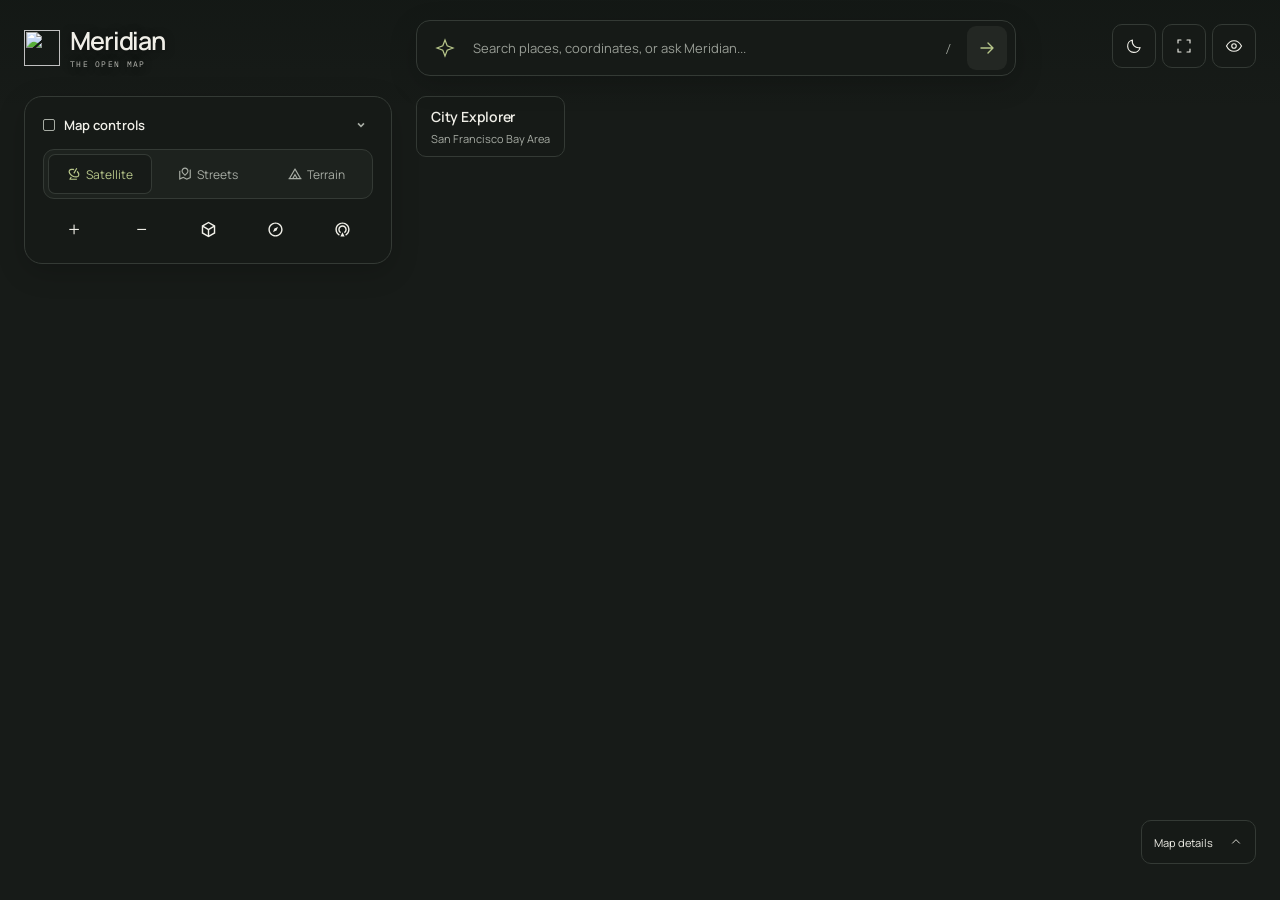
==== UI/index.html @ f83a8df4 "Refactor agent tools and server error handling; retire obsolete tools - Introduced RETIRED_TOOL_NAME" ====
<!doctype html>
<html lang="en" data-theme="dark" data-workspace-view="explore" data-has-route="false">
  <head>
    <meta charset="UTF-8">
    <meta name="viewport" content="width=device-width, initial-scale=1.0, viewport-fit=cover">
    <meta name="theme-color" content="#171B18">
    <meta name="description" content="Meridian: a geographic instrument for exploring places, planning routes, and understanding the landscape.">
    <title>Meridian / The Open Map</title>
    <link rel="stylesheet" href="https://unpkg.com/maplibre-gl@5.24.0/dist/maplibre-gl.css">
    <link rel="preconnect" href="https://fonts.googleapis.com">
    <link rel="preconnect" href="https://fonts.gstatic.com" crossorigin>
    <link href="https://fonts.googleapis.com/css2?family=IBM+Plex+Mono:wght@400;500&family=Manrope:wght@300;400;500;600;700&display=swap" rel="stylesheet">
    <link rel="stylesheet" href="./styles.css?v=20261014-remove-studio-1">
    <script defer src="https://unpkg.com/maplibre-gl@5.24.0/dist/maplibre-gl.js"></script>
    <script defer src="https://unpkg.com/maplibre-contour@0.0.5/dist/index.min.js"></script>
    <script type="module" src="./app.js?v=20261014-remove-studio-1"></script>
  </head>
  <body>
    <main class="app-shell">
      <header class="floating-toolbar">
        <span class="brand" role="img" aria-label="Meridian, the open map">
          <img class="brand-mark" src="./assets/logo.png" alt="" width="36" height="36">
          <span class="brand-wordmark"><span class="brand-name">Meridian</span><span class="brand-tagline">The Open Map</span></span>
        </span>
      </header>
      <div class="app-actions" role="group" aria-label="Appearance and display">
        <button id="theme-toggle" class="icon-button" type="button" aria-label="Toggle light and dark theme" aria-pressed="false" title="Toggle theme"><svg viewBox="0 0 24 24" fill="none" aria-hidden="true"><path d="M20 14.1A8.4 8.4 0 0 1 9.9 4a8.4 8.4 0 1 0 10.2 10.1Z" stroke="currentColor" stroke-width="1.5" stroke-linejoin="round"/></svg></button>
        <button id="fullscreen-toggle" class="icon-button" type="button" aria-label="Toggle fullscreen" aria-pressed="false" title="Fullscreen"><svg viewBox="0 0 24 24" fill="none" aria-hidden="true"><path d="M8 4H4v4m12-4h4v4M4 16v4h4m12-4v4h-4" stroke="currentColor" stroke-width="1.5" stroke-linecap="round"/></svg></button>
        <button id="view-mode-toggle" class="icon-button" type="button" aria-label="Enter view mode" aria-pressed="false" title="View mode: hide controls"><svg viewBox="0 0 24 24" fill="none" aria-hidden="true"><path d="M2 12s3.5-7 10-7 10 7 10 7-3.5 7-10 7S2 12 2 12Z" stroke="currentColor" stroke-width="1.5"/><circle cx="12" cy="12" r="3" stroke="currentColor" stroke-width="1.5"/><path class="view-mode-slash" d="m4 4 16 16" stroke="currentColor" stroke-width="1.5" stroke-linecap="round"/></svg></button>
      </div>

      <section class="floating-search search-panel" aria-label="Search and map instructions">
        <form id="search-form" class="search-form">
          <button id="search-command-toggle" class="search-command-toggle" type="button" aria-label="Ask Meridian instead of searching for a place" aria-pressed="false" title="Ask Meridian"><svg viewBox="0 0 20 20" fill="none" aria-hidden="true"><path d="m10 2 2.2 5.8L18 10l-5.8 2.2L10 18l-2.2-5.8L2 10l5.8-2.2L10 2Z" stroke="currentColor" stroke-width="1.2"/></svg></button>
          <input id="search-input" maxlength="2000" placeholder="Search places, coordinates, or ask Meridian..." aria-label="Search places, latitude and longitude, or ask Meridian" role="combobox" aria-autocomplete="list" aria-expanded="false" aria-controls="suggestions" aria-describedby="search-status search-help" autocomplete="off">
          <kbd class="search-shortcut" aria-hidden="true">/</kbd>
          <span id="search-loader" class="mini-loader is-hidden" aria-label="Working"></span>
          <button id="search-submit" type="submit" aria-label="Search map" title="Search map"><svg viewBox="0 0 20 20" fill="none" aria-hidden="true"><path d="M4 10h12m-5-5 5 5-5 5" stroke="currentColor" stroke-width="1.4" stroke-linecap="round" stroke-linejoin="round"/></svg></button>
          <button id="agent-cancel" class="agent-cancel is-hidden" type="button" aria-label="Stop map instruction">Stop</button>
        </form>
        <p id="search-help" class="sr-only">Enter a place, latitude and longitude, or an instruction. Use the arrow keys to select a suggestion. Press Escape to dismiss.</p>
        <p id="search-status" class="search-status is-hidden" role="status"></p>
        <div id="suggestions" class="suggestions is-hidden" role="listbox"></div>
        <div id="search-discovery" class="search-discovery" hidden>
          <div class="discovery-heading"><span>Ask Meridian</span><span>One map. Any starting point.</span></div>
          <button type="button" data-search-example="Find parks near Golden Gate Bridge"><span>Find parks near Golden Gate Bridge</span><small>Discover places</small></button>
          <button type="button" data-search-example="San Francisco to Oakland"><span>San Francisco to Oakland</span><small>Plan a driving route</small></button>
          <button type="button" data-search-example="Show terrain"><span>Show terrain</span><small>Understand the landscape</small></button>
          <button type="button" data-search-example="37.7749, -122.4194"><span class="mono">37.7749, -122.4194</span><small>Latitude, longitude</small></button>
        </div>
        <section id="agent-panel" class="agent-panel" aria-label="Meridian map result" hidden>
          <div class="assistant-heading"><span>Meridian</span><button id="agent-dismiss-result" type="button" aria-label="Dismiss map result">&#215;</button></div>
          <p id="agent-feedback" class="agent-feedback" role="status"></p>
          <p id="agent-result-summary" class="agent-result-summary" hidden></p>
          <section id="agent-sources" class="agent-sources" aria-label="Researched sources" hidden></section>
          <details id="agent-result-details" class="agent-result-details" hidden>
            <summary>Result details</summary>
            <div id="agent-response" class="agent-response" role="region" aria-label="Meridian result details" aria-live="polite" tabindex="0" hidden></div>
          </details>
          <section id="agent-question" class="agent-question is-hidden" aria-label="Map instruction clarification" tabindex="-1">
            <strong id="agent-question-text"></strong>
            <div id="agent-question-choices" class="agent-question-choices"></div>
            <button id="agent-dismiss-question" type="button">Dismiss</button>
          </section>
        </section>
      </section>

      <aside class="manual-sidebar" aria-label="Contextual map controls">
        <button id="toggle-manual-controls" class="manual-toggle" type="button" aria-expanded="false" aria-controls="manual-controls-content"><span><i class="panel-icon" aria-hidden="true"></i><span id="controls-label">Map controls</span></span><b aria-hidden="true"><svg xmlns="http://www.w3.org/2000/svg" viewBox="0 0 24 24" fill="currentColor"><path d="M12 15.0006L7.75732 10.758L9.17154 9.34375L12 12.1722L14.8284 9.34375L16.2426 10.758L12 15.0006Z"></path></svg></b></button>
        <section class="map-mode-panel" aria-label="Map layers">
          <div class="map-modes">
            <button type="button" data-map-mode="satellite" aria-pressed="true"><svg xmlns="http://www.w3.org/2000/svg" viewBox="0 0 24 24" fill="currentColor"><path d="M12.5065 3.62326L11.4835 5.39501C8.57378 4.51629 5.96968 4.94531 5.07207 6.50001C3.89477 8.53915 5.86239 12.1524 9.75027 14.3971C13.6382 16.6418 17.7512 16.5392 18.9285 14.5C19.8261 12.9453 18.8956 10.4756 16.6797 8.39501L17.7026 6.62326C20.7847 9.33196 22.1654 12.8934 20.6605 15.5C18.8003 18.7221 13.4717 18.8551 8.75027 16.1292C4.0289 13.4033 1.47976 8.72208 3.34002 5.50001C4.84492 2.89344 8.61964 2.30849 12.5065 3.62326ZM15.8842 1.77277L17.6163 2.77277L12.6163 11.433L10.8842 10.433L15.8842 1.77277ZM6.73233 20H17.0003V22H5.01761C4.94008 22.0014 4.86194 21.9938 4.78481 21.9768C4.77025 21.9735 4.7558 21.97 4.74147 21.9662C4.6589 21.944 4.57784 21.9108 4.50028 21.866C4.47106 21.8492 4.44301 21.831 4.41616 21.8118C4.30161 21.7292 4.20524 21.623 4.1342 21.5003C4.06328 21.3772 4.01939 21.2404 4.00518 21.0997C4.00446 21.0924 4.00381 21.085 4.00325 21.0777C3.98786 20.883 4.02924 20.6819 4.13425 20.5L6.38425 16.6029L8.1163 17.6029L6.73233 20Z"></path></svg>Satellite</button>
            <button type="button" data-map-mode="route" aria-pressed="false"><svg xmlns="http://www.w3.org/2000/svg" viewBox="0 0 24 24" fill="currentColor"><path d="M4 6.14286V18.9669L9.06476 16.7963L15.0648 19.7963L20 17.6812V4.85714L21.303 4.2987C21.5569 4.18992 21.8508 4.30749 21.9596 4.56131C21.9862 4.62355 22 4.69056 22 4.75827V19L15 22L9 19L2.69696 21.7013C2.44314 21.8101 2.14921 21.6925 2.04043 21.4387C2.01375 21.3765 2 21.3094 2 21.2417V7L4 6.14286ZM16.2426 11.2426L12 15.4853L7.75736 11.2426C5.41421 8.89949 5.41421 5.10051 7.75736 2.75736C10.1005 0.414214 13.8995 0.414214 16.2426 2.75736C18.5858 5.10051 18.5858 8.89949 16.2426 11.2426ZM12 12.6569L14.8284 9.82843C16.3905 8.26633 16.3905 5.73367 14.8284 4.17157C13.2663 2.60948 10.7337 2.60948 9.17157 4.17157C7.60948 5.73367 7.60948 8.26633 9.17157 9.82843L12 12.6569Z"></path></svg>Streets</button>
            <button type="button" data-map-mode="terrain" aria-pressed="false"><svg xmlns="http://www.w3.org/2000/svg" viewBox="0 0 24 24" fill="currentColor"><path d="M22.1034 19L12.8659 3.00017C12.7782 2.84815 12.6519 2.72191 12.4999 2.63414C12.0216 2.358 11.41 2.52187 11.1339 3.00017L1.89638 19H1V21C8.33333 21 15.6667 21 23 21V19H22.1034ZM7.59991 19.0002H4.20568L11.9999 5.50017L19.7941 19.0002H16.4001L12 11L7.59991 19.0002ZM12 15.1501L14.1175 19H9.88254L12 15.1501Z"></path></svg>Terrain</button>
          </div>
          <span id="view-mode-label" class="sr-only">Satellite imagery</span>
        </section>
        <nav class="map-controls" aria-label="Camera and location">
          <button type="button" data-map-action="in" aria-label="Zoom in" title="Zoom in (+)">+</button>
          <button type="button" data-map-action="out" aria-label="Zoom out" title="Zoom out (-)">&#8722;</button>
          <button type="button" data-map-action="pitch" aria-label="Enable 3D terrain view" aria-pressed="false" title="3D terrain (3)"><svg xmlns="http://www.w3.org/2000/svg" viewBox="0 0 24 24" fill="currentColor"><path d="M12 1L21.5 6.5V17.5L12 23L2.5 17.5V6.5L12 1ZM5.49388 7.0777L12.0001 10.8444L18.5062 7.07774L12 3.311L5.49388 7.0777ZM4.5 8.81329V16.3469L11.0001 20.1101V12.5765L4.5 8.81329ZM13.0001 20.11L19.5 16.3469V8.81337L13.0001 12.5765V20.11Z"></path></svg></button>
          <button type="button" data-map-action="reset" aria-label="Reset bearing to north" title="North bearing (R)"><svg xmlns="http://www.w3.org/2000/svg" viewBox="0 0 24 24" fill="currentColor"><path d="M12 22C6.47715 22 2 17.5228 2 12C2 6.47715 6.47715 2 12 2C17.5228 2 22 6.47715 22 12C22 17.5228 17.5228 22 12 22ZM12 20C16.4183 20 20 16.4183 20 12C20 7.58172 16.4183 4 12 4C7.58172 4 4 7.58172 4 12C4 16.4183 7.58172 20 12 20ZM15.5 8.5L13.5 13.5L8.5 15.5L10.5 10.5L15.5 8.5Z"></path></svg></button>
          <button id="use-location" type="button" aria-label="Locate me" title="My location"><svg xmlns="http://www.w3.org/2000/svg" viewBox="0 0 24 24" fill="currentColor"><path d="M7.13173 20.7371C4.07023 19.0275 2 15.7555 2 12C2 6.47715 6.47715 2 12 2C17.5228 2 22 6.47715 22 12C22 15.7555 19.9298 19.0275 16.8683 20.7371L15.9724 18.9457C18.3788 17.5664 20 14.9725 20 12C20 7.58172 16.4183 4 12 4C7.58172 4 4 7.58172 4 12C4 14.9725 5.62119 17.5664 8.02763 18.9457L7.13173 20.7371ZM8.92427 17.1528C7.17271 16.105 6 14.1894 6 12C6 8.68629 8.68629 6 12 6C15.3137 6 18 8.68629 18 12C18 14.1894 16.8273 16.105 15.0757 17.1528L14.1772 15.3561C15.2744 14.6429 16 13.4062 16 12C16 9.79086 14.2091 8 12 8C9.79086 8 8 9.79086 8 12C8 13.4062 8.72559 14.6429 9.82279 15.3561L8.92427 17.1528ZM12 16L15 22H9L12 16Z"></path></svg></button>
        </nav>
        <div id="manual-controls-content" class="manual-controls-content" hidden>
          <button class="context-link context-back" type="button" data-workspace-view="explore"><span aria-hidden="true">&#8592;</span>Back to map controls</button>
          <section class="explore-context" aria-label="Map command surface">
            <div class="command-group"><h2>Visualization</h2><button type="button" data-layer-toggle="labels" aria-pressed="true"><span>Labels</span><i class="layer-switch" aria-hidden="true"></i></button><button type="button" data-layer-toggle="buildings" aria-pressed="true"><span>Buildings</span><i class="layer-switch" aria-hidden="true"></i></button></div>
            <div id="regional-imagery-control" class="command-group" hidden><h2>Satellite overview</h2><button id="regional-overview-toggle" type="button" aria-pressed="true"><span>Coherent regional scene</span><i class="layer-switch" aria-hidden="true"></i></button><p id="regional-imagery-note" class="context-hint">Bay Area / Sentinel-2 / 2026-09-30 / 30 m</p></div>
            <div class="command-group"><h2>Data</h2><button type="button" data-layer-toggle="roads" aria-pressed="true"><span>Roads</span><i class="layer-switch" aria-hidden="true"></i></button><button type="button" data-layer-toggle="places" aria-pressed="true"><span>Places of interest</span><i class="layer-switch" aria-hidden="true"></i></button><button type="button" data-layer-toggle="boundaries" aria-pressed="true"><span>Boundaries</span><i class="layer-switch" aria-hidden="true"></i></button></div>
          </section>
          <section id="terrain-controls" class="terrain-context" aria-label="Topographic controls" hidden>
            <div class="command-group"><h2>Terrain</h2><button type="button" data-layer-toggle="contours" aria-pressed="true"><span>Contours</span><i class="layer-switch" aria-hidden="true"></i></button><label class="contour-strength" for="contour-strength"><span>Line strength</span><input id="contour-strength" type="range" min="10" max="100" value="55" aria-label="Contour line strength"></label><button type="button" data-layer-toggle="hillshade" aria-pressed="true"><span>Relief shading</span><i class="layer-switch" aria-hidden="true"></i></button><button type="button" data-layer-toggle="labels" aria-pressed="true"><span>Labels</span><i class="layer-switch" aria-hidden="true"></i></button></div>
            <div class="elevation-legend"><div><span>Sampled elevation</span><strong id="terrain-center-elevation">--</strong></div><div class="elevation-ramp" aria-hidden="true"></div><div class="legend-range"><span id="terrain-range-low">--</span><span id="terrain-range-high">--</span></div><p id="terrain-interval">Contours in meters</p></div>
            <p class="context-hint">Click the landscape to inspect a coordinate and its sampled elevation.</p>
          </section>
          <nav class="explore-utilities" aria-label="Explore tools"><button class="context-link" type="button" data-workspace-view="routes">Route planner <span aria-hidden="true">&#8599;</span></button><button class="context-link" type="button" data-workspace-view="workspace">Saved places <span aria-hidden="true">&#8599;</span></button></nav>
          <section class="geo-panel" aria-label="Route and workspace workflow">
            <button id="toggle-geo-tools" class="geo-toggle" type="button" aria-expanded="false" aria-controls="geo-content" hidden><span>Route and workspace tools</span><b>Open</b></button>
            <div id="geo-content" class="geo-content" hidden>
              <form id="route-form" class="route-form">
                <div class="route-planner-heading"><span>Driving / Road network</span><b id="route-stop-count">0 stops</b></div>
                <div id="route-stops" class="route-stops" aria-label="From, destination, and ordered waypoints"></div>
                <div class="route-actions"><button id="add-route-stop" type="button">+ Waypoint</button><button id="trace-route" type="submit">Plan route</button></div>
                <p id="route-plan-hint" class="route-plan-hint">Press Enter to find a place, then choose a match.</p>
                <div class="geo-actions"><button id="pin-mode" type="button" aria-pressed="false">Pick on map</button><button id="use-approximate-location" type="button">Approx. location</button></div>
              </form>
              <details class="utility-tools">
                <summary>Saved places &amp; areas</summary>
                <div class="utility-content">
                  <section class="workspace-metrics" aria-label="Workspace metrics"><div class="metrics-grid"><div><strong id="metric-pins">0</strong><span>Places</span></div><div><strong id="metric-areas">0</strong><span>Areas</span></div><div><strong id="metric-buildings">0</strong><span>Buildings</span></div></div></section>
                  <div class="tool-heading">Saved places</div><div id="pin-list" class="pin-list" aria-label="Saved places"></div>
                  <div class="tool-heading">Measured areas</div><div id="area-list" class="area-list" aria-label="Saved areas"></div>
                  <div class="geo-actions"><button id="workspace-pin-mode" type="button" aria-pressed="false">Save a map point</button><button id="show-area" type="button">Measure pin area</button><button id="clear-additions" type="button">Clear workspace</button></div>
                  <button class="context-link" type="button" data-open-routes>Open route planner <span aria-hidden="true">&#8599;</span></button>
                </div>
              </details>
            </div>
          </section>
          <div id="stream-card" class="stream-card is-hidden" aria-live="polite"><div class="stream-heading"><span id="stream-title">Loading map data</span><b id="stream-count">0/0</b></div><div class="stream-track"><i id="stream-progress"></i></div><div class="stream-detail"><span id="stream-buildings">0 buildings</span><span id="stream-source">Open data</span></div></div>
        </div>
      </aside>

      <section class="map-region" aria-label="Geographic workspace">
        <div id="map" class="map-canvas" aria-label="Interactive geographic map"></div>
        <header id="view-heading" class="view-heading"><h1 id="view-title">City Explorer</h1><p id="view-location">San Francisco Bay Area</p></header>
        <div class="map-feedback-stack">
          <div id="agent-task-chip" class="map-task-chip" hidden><span id="agent-task-label" role="status">Working</span><button id="agent-task-stop" type="button" aria-label="Stop current task">Stop</button></div>
          <div id="action-history-chip" class="map-task-chip" hidden><span id="action-history-label" role="status">Last map action</span><button id="action-history-undo" type="button" aria-label="Undo last map action">Undo</button></div>
          <details id="map-overlay-legend" class="map-overlay-legend" aria-label="Map overlays and sources" hidden><summary><i id="map-overlay-swatch" class="map-overlay-swatch" aria-hidden="true"></i><span id="map-overlay-summary">Map overlays</span><span class="map-overlay-expand" aria-hidden="true">Layers</span></summary><div id="map-overlay-list" class="map-overlay-list"></div><p id="map-overlay-storage" class="map-overlay-storage" role="status"></p></details>
        </div>
        <div id="map-notice" class="map-notice is-hidden" role="status" aria-live="polite"></div>
        <p id="geo-status" class="map-status is-hidden" role="status" aria-live="polite"></p>
        <section class="route-summary" aria-label="Current route summary">
          <div class="route-summary-heading"><span><i class="route-line-icon" aria-hidden="true"></i>Route on the map</span><button id="focus-route" type="button" aria-label="Fit current route to map">View route <span aria-hidden="true">&#8599;</span></button></div>
          <div class="route-metrics"><div><strong id="metric-distance">--</strong><span>Distance</span></div><div><strong id="metric-duration">--</strong><span>Estimated time</span></div><div><strong id="metric-stops">0</strong><span>Stops</span></div><div><strong id="metric-provider">--</strong><span>Route source</span></div></div>
          <p id="route-disclaimer" class="route-plan-hint">Driving plan. Not traffic-aware navigation.</p><button id="replay-route" type="button" hidden>Replay calculation</button>
        </section>
        <section class="info-drawer" aria-label="Map metadata">
          <button id="toggle-info-drawer" class="info-drawer-toggle" type="button" aria-label="Expand map details" aria-expanded="false" aria-controls="info-drawer-content"><span>Map details</span><svg viewBox="0 0 24 24" fill="none" aria-hidden="true"><path d="m6 14 6-6 6 6" stroke="currentColor" stroke-width="1.5" stroke-linecap="round" stroke-linejoin="round"/></svg></button>
          <div id="info-drawer-content" class="info-drawer-content" hidden>
            <section class="map-context" aria-label="Current map metadata">
              <span class="section-subhead">Current view</span><strong id="context-place">San Francisco Bay Area</strong><span id="context-mode">Satellite imagery</span>
              <dl><div><dt>Imagery</dt><dd id="context-imagery">Esri World Imagery</dd></div><div><dt>Acquisition</dt><dd id="context-imagery-date">Varies by source</dd></div><div><dt>Elevation</dt><dd id="context-elevation">Mapzen / Terrain Tiles</dd></div><div><dt>Center elevation</dt><dd id="context-center-elevation">--</dd></div><div><dt>Coordinates</dt><dd id="context-coordinates">--</dd></div><div><dt>Zoom</dt><dd id="context-zoom">--</dd></div><div><dt>Scale</dt><dd class="metadata-scale"><i id="context-scale-line" aria-hidden="true"></i><span id="context-scale">--</span></dd></div><div><dt>Projection</dt><dd>Web Mercator / WGS 84</dd></div></dl>
              <button id="copy-coordinates" class="copy-coordinates" type="button">Copy coordinates</button>
              <p id="context-guidance">Imagery is a composite, not a live or single-date capture. Elevations are sampled, not survey measurements.</p>
              <div class="search-meta"><span id="status-dot" class="status-dot"></span><span id="region-label">Search region: worldwide</span></div>
              <details class="cache-info"><summary>Storage &amp; performance</summary><strong id="cache-status">Starting cache...</strong><p>Viewed map resources are cached locally when supported. Imagery is periodically refreshed to avoid mixing stale tiles.</p><button id="clear-map-cache" type="button">Clear map cache</button></details>
              <details class="cache-info map-api-info"><summary>Map capabilities</summary><p>Highlight supplied boundaries, roads and points with visible colors. Restyle, filter, reorder, hide, fit, remove or export overlays on the map.</p><p>The client API <code>window.MeridianMap</code> uses declarative validated actions. Source links are citations, not remote data loaders. No custom code or expressions run.</p></details>
              <details id="agent-hud" class="agent-hud" aria-label="Map instruction activity"><summary class="agent-hud-heading"><span>Instruction activity</span><b id="agent-connection">Connecting</b></summary><div class="agent-hud-stage"><span>Request</span><strong id="agent-request">Waiting for connection</strong></div><div class="agent-hud-stage"><span>Tool</span><strong id="agent-tool">No active tool</strong></div></details>
            </section>
          </div>
        </section>
        <footer class="attribution-note"><span>OpenStreetMap / Overture / Nominatim</span><span id="map-coordinates">--</span></footer>
      </section>
    </main>
    <dialog id="clear-workspace-dialog" aria-labelledby="clear-workspace-title" aria-describedby="clear-workspace-description"><form method="dialog"><h2 id="clear-workspace-title">Clear this workspace?</h2><p id="clear-workspace-description">This removes saved pins, measured areas, map overlays, the current route plan, and search markers. Map caches and reusable route records are kept. This cannot be undone.</p><div class="dialog-actions"><button value="cancel" autofocus>Keep workspace</button><button value="clear" class="danger-button">Clear workspace</button></div></form></dialog>
  </body>
</html>
---- UI/styles.css ----
:root {
  font-family: "Manrope", "Segoe UI", sans-serif;
  color: var(--ink);
  background: #171b18;
  font-size: 13px;
  font-synthesis: none;
  color-scheme: dark;
  --surface: rgba(23, 27, 24, .985);
  --surface-solid: #171b18;
  --surface-elevated: #1d221e;
  --hud: var(--surface);
  --ink: #f0efe8;
  --muted: #a7aca4;
  --line: #343a35;
  --accent: #b7c68a;
  --accent-ink: #232b1b;
  --error: #e1ad97;
  --control: rgba(240, 239, 232, .055);
  --mono: "IBM Plex Mono", Consolas, monospace;
  --gutter: 24px;
  --sidebar-width: 368px;
  --search-top: max(20px, env(safe-area-inset-top));
  --search-feedback-height: 0px;
  --rail-top: calc(var(--search-top) + 76px);
  --activity-height: 0px;
  --research-height: 0px;
  --shadow: 0 8px 28px rgba(0, 0, 0, .18);
}
:root[data-theme="light"] {
  color-scheme: light;
  --surface: rgba(244, 245, 238, .985);
  --surface-solid: #f4f5ee;
  --surface-elevated: #e9ede3;
  --ink: #263026;
  --muted: #626c60;
  --line: #ccd2c6;
  --accent: #576b36;
  --accent-ink: #f5f7ef;
  --error: #9c4435;
  --control: rgba(38, 48, 38, .055);
  --shadow: 0 8px 28px rgba(24, 32, 24, .1);
}
:root:has(#search-status:not(.is-hidden)) { --search-feedback-height: 52px; }
:root:has(.map-task-chip:not([hidden])) { --activity-height: 52px; }
:root:has(#agent-task-chip:not([hidden])):has(#action-history-chip:not([hidden])) { --activity-height: 104px; }
:root:has(.research-area-label:not([hidden])) { --research-height: 76px; }
* { box-sizing: border-box; }
html, body, .app-shell { width: 100%; height: 100%; margin: 0; overflow: hidden; }
.app-shell { position: relative; isolation: isolate; height: 100dvh; }
button, input, select, textarea { color: inherit; font: inherit; -webkit-tap-highlight-color: transparent; }
button { min-height: 40px; border: 0; cursor: pointer; transition: background 120ms ease, color 120ms ease, border-color 120ms ease, opacity 120ms ease; }
button:disabled { cursor: default; opacity: .4; }
button:focus-visible, input:focus-visible, select:focus-visible, textarea:focus-visible, summary:focus-visible, a:focus-visible, [tabindex]:focus-visible {
  outline: 2px solid var(--accent);
  outline-offset: 3px;
}
input::placeholder, textarea::placeholder { color: var(--muted); opacity: .9; }
select, textarea { min-width: 0; border: 1px solid var(--line); border-radius: 8px; background: var(--surface-elevated); }
select { min-height: 44px; padding: 0 10px; }
textarea { padding: 10px; resize: vertical; line-height: 1.6; }
input[type="range"], input[type="checkbox"] { accent-color: var(--accent); }
svg { flex-shrink: 0; width: 20px; height: 20px; }
[hidden], .is-hidden { display: none !important; }
.sr-only {
  position: absolute;
  width: 1px;
  height: 1px;
  padding: 0;
  margin: -1px;
  overflow: hidden;
  clip: rect(0, 0, 0, 0);
  white-space: nowrap;
  border: 0;
}
.mono, .route-metrics strong, .metrics-grid strong, .map-context dd, .legend-range, .agent-result-summary {
  font-family: var(--mono);
  font-variant-numeric: tabular-nums;
}
.floating-toolbar {
  position: absolute;
  z-index: 20;
  top: max(20px, env(safe-area-inset-top));
  left: max(var(--gutter), env(safe-area-inset-left));
  display: flex;
  align-items: center;
  gap: 24px;
  min-height: 56px;
  color: #f0efe8;
  text-shadow: 0 1px 9px rgba(0, 0, 0, .5);
}
.brand { display: flex; align-items: center; gap: 10px; flex-shrink: 0; }
.brand-mark { width: 36px; height: 36px; object-fit: contain; }
.brand-wordmark { display: grid; gap: 6px; }
.brand-name { font-size: 25px; font-weight: 600; letter-spacing: -.045em; line-height: 1; }
.brand-tagline { font: 8px var(--mono); letter-spacing: .16em; text-transform: uppercase; opacity: .75; }
.app-actions {
  position: absolute;
  z-index: 20;
  top: max(24px, env(safe-area-inset-top));
  right: max(var(--gutter), env(safe-area-inset-right));
  display: flex;
  gap: 6px;
}
.icon-button {
  display: grid;
  place-items: center;
  width: 44px;
  height: 44px;
  border: 1px solid var(--line);
  border-radius: 10px;
  color: var(--ink);
  background: var(--surface);
}
.icon-button:hover { background: var(--surface-elevated); }
.icon-button svg { width: 18px; height: 18px; }
.map-region, .map-canvas { position: absolute; inset: 0; overflow: hidden; }
.map-canvas { background: #171b18; }
.map-canvas::after {
  position: absolute;
  z-index: 1;
  inset: 0 0 auto;
  height: 112px;
  content: "";
  pointer-events: none;
  background: linear-gradient(rgba(12, 18, 15, .3), transparent);
}
.maplibregl-canvas:focus-visible { outline: 2px solid var(--accent); outline-offset: -4px; }
.view-heading {
  position: absolute;
  z-index: 4;
  top: calc(var(--rail-top) + var(--search-feedback-height));
  left: calc(var(--sidebar-width) + var(--gutter) * 2);
  max-width: min(360px, calc(100vw - var(--sidebar-width) - var(--gutter) * 3));
  margin: 0;
  padding: 10px 14px;
  border: 1px solid var(--line);
  border-radius: 10px;
  background: var(--surface);
  pointer-events: none;
  color: var(--ink);
  transition: opacity 280ms ease;
}
.view-heading h1 { margin: 0; font-size: 14px; font-weight: 600; line-height: 1.4; letter-spacing: -.015em; }
.view-heading p { margin: 4px 0 0; color: var(--muted); font-size: 11px; line-height: 1.4; overflow-wrap: anywhere; }
.view-heading.is-dismissed { opacity: .68; }
:root[data-map-moving="true"] .view-heading { opacity: .2; }
:root[data-search-active="true"] .view-heading { opacity: 0; }

.floating-search {
  position: absolute;
  z-index: 25;
  top: var(--search-top);
  left: max(calc(var(--sidebar-width) + var(--gutter) * 2), calc(50% - 300px));
  width: min(600px, calc(100vw - var(--sidebar-width) - var(--gutter) * 3 - 156px));
}
.search-form {
  display: flex;
  align-items: center;
  gap: 8px;
  min-height: 56px;
  padding: 5px 8px;
  border: 1px solid var(--line);
  border-radius: 14px;
  background: var(--surface);
  box-shadow: var(--shadow);
  transition: border-color 120ms ease;
}
.search-form:focus-within { border-color: var(--accent); }
.search-form input { flex: 1; min-width: 0; width: 100%; height: 44px; padding: 0; border: 0; background: transparent; font-size: 13px; outline: none; }
.search-form button { display: grid; place-items: center; width: 40px; min-width: 40px; min-height: 44px; padding: 0; border-radius: 9px; background: transparent; color: var(--accent); }
.search-form button:hover, .search-command-toggle[aria-pressed="true"] { background: var(--control); }
.search-form #search-submit { background: var(--control); }
.search-form .agent-cancel { width: auto; padding: 0 10px; font-size: 12px; }
.search-shortcut { display: grid; place-items: center; width: 21px; height: 24px; color: var(--muted); font: 11px var(--mono); }
.search-form:focus-within .search-shortcut { display: none; }
.mini-loader { flex-shrink: 0; width: 12px; height: 12px; border: 1.5px solid var(--line); border-top-color: var(--accent); border-radius: 50%; animation: rotate 750ms linear infinite; }
.search-status { margin: 6px 0 0; padding: 10px 14px; border-radius: 9px; background: var(--surface); color: var(--muted); font-size: 12px; line-height: 1.5; overflow-wrap: anywhere; }
.is-error { color: var(--error) !important; }
.suggestions, .search-discovery, .agent-panel { margin-top: 8px; padding: 6px; border: 1px solid var(--line); border-radius: 16px; background: var(--surface-solid); box-shadow: var(--shadow); animation: panel-enter 200ms ease; }
.suggestions { max-height: min(42dvh, 350px); overflow-y: auto; scrollbar-width: thin; }
.suggestions button { display: grid; grid-template-columns: 10px minmax(0, 1fr) auto; align-items: center; gap: 12px; width: 100%; min-height: 58px; padding: 9px 12px; border-radius: 7px; text-align: left; background: transparent; }
.suggestions button:hover, .suggestions button[aria-selected="true"], .route-stop-suggestions button:hover, .route-stop-suggestions button[aria-selected="true"] { background: var(--control); }
.suggestions strong, .suggestions small { display: block; overflow: hidden; text-overflow: ellipsis; white-space: nowrap; }
.suggestions strong { font-weight: 500; font-size: 12px; }
.suggestions small { margin-top: 3px; color: var(--muted); font-size: 10px; }
.suggestions b { color: var(--muted); font: 9px var(--mono); }
.location-swatch { width: 7px; height: 7px; border: 1px solid var(--accent); border-radius: 50%; }
.search-discovery { padding: 14px 8px 8px; }
.discovery-heading { display: grid; gap: 5px; margin: 0 8px 12px; }
.discovery-heading > :first-child { font-size: 12px; font-weight: 500; }
.discovery-heading > :last-child { color: var(--muted); font-size: 10px; }
.search-discovery button { display: grid; gap: 4px; width: 100%; min-height: 56px; padding: 8px; border-radius: 7px; text-align: left; background: transparent; font-size: 12px; }
.search-discovery button:hover { background: var(--control); }
.search-discovery small { color: var(--muted); font-size: 10px; }
.agent-panel { max-height: min(46dvh, 400px); padding: 14px 16px; overflow-y: auto; overscroll-behavior: contain; scrollbar-width: thin; }
.assistant-heading { display: flex; justify-content: space-between; align-items: center; min-height: 28px; color: var(--muted); font-size: 10px; font-weight: 500; letter-spacing: .13em; text-transform: uppercase; }
.assistant-heading button { width: 40px; height: 40px; margin-right: -5px; border-radius: 8px; font-size: 20px; color: var(--muted); background: transparent; }
.assistant-heading button:hover { color: var(--ink); }
.agent-feedback { margin: 6px 0 0; color: var(--muted); font-size: 11px; line-height: 1.5; }
.agent-feedback:empty { display: none; }
.agent-result-summary { margin: 10px 0 4px; font-size: 12px; line-height: 1.7; overflow-wrap: anywhere; }
.agent-sources { margin-top: 12px; padding-top: 10px; border-top: 1px solid var(--line); }
.agent-sources h3 { margin: 0 0 6px; color: var(--muted); font-size: 10px; font-weight: 600; }
.agent-sources a { display: block; padding: 7px 0; color: var(--accent); font-size: 11px; line-height: 1.5; overflow-wrap: anywhere; }
.agent-sources small { display: block; margin-bottom: 5px; color: var(--muted); font-size: 10px; line-height: 1.4; }
.agent-result-details { margin-top: 9px; }
.agent-result-details summary { min-height: 40px; padding: 10px 0; color: var(--muted); font-size: 11px; cursor: pointer; }
.agent-response { margin-top: 6px; font-size: 12px; line-height: 1.7; overflow-wrap: anywhere; }
.agent-response > :first-child { margin-top: 0; }
.agent-response > :last-child { margin-bottom: 0; }
.agent-response p, .agent-response ul, .agent-response ol, .agent-response pre { margin: 0 0 12px; }
.agent-response h3 { margin: 16px 0 8px; font-size: 13px; font-weight: 500; }
.agent-response ul, .agent-response ol { padding-left: 20px; }
.agent-response li { margin: 5px 0; }
.agent-response strong { font-weight: 600; }
.agent-response a { color: var(--accent); text-underline-offset: 3px; }
.agent-response code { padding: 2px 4px; background: var(--control); font: 11px var(--mono); }
.agent-response pre { padding: 10px; background: var(--control); white-space: pre-wrap; }
.agent-response pre code { padding: 0; background: transparent; }
.agent-question { margin-top: 14px; }
.agent-question > strong { font-size: 13px; line-height: 1.6; font-weight: 500; }
.agent-question-choices { display: flex; gap: 7px; flex-wrap: wrap; margin-top: 12px; }
.agent-question-choices button, #agent-dismiss-question { min-height: 40px; padding: 8px 12px; border-radius: 7px; color: var(--ink); background: var(--control); font-size: 12px; }
.agent-question-choices button:hover { background: var(--accent); color: var(--accent-ink); }
#agent-dismiss-question { margin-top: 8px; padding-left: 0; color: var(--muted); background: transparent; }

.manual-sidebar {
  position: absolute;
  z-index: 15;
  top: var(--rail-top);
  left: max(var(--gutter), env(safe-area-inset-left));
  width: var(--sidebar-width);
  max-height: calc(100dvh - var(--rail-top) - var(--attribution-height, 24px) - 76px - env(safe-area-inset-bottom));
  padding: 4px 18px 12px;
  overflow-y: auto;
  overscroll-behavior: contain;
  scrollbar-width: thin;
  scrollbar-color: var(--line) transparent;
  border: 1px solid var(--line);
  border-radius: 18px;
  background: var(--surface);
  box-shadow: var(--shadow);
  transition: opacity 200ms ease;
  animation: panel-enter 200ms ease;
}
.manual-toggle { display: flex; align-items: center; justify-content: space-between; width: 100%; min-height: 48px; padding: 0; background: transparent; font-size: 13px; font-weight: 600; }
.manual-toggle > span { display: flex; align-items: center; gap: 9px; }
.manual-toggle b { width: 24px; font-size: 18px; font-weight: 400; text-align: center; color: var(--muted); transition: transform 200ms ease; display: flex; align-items: center; justify-content: center; }
.manual-toggle[aria-expanded="true"] b { transform: rotate(180deg); }
.panel-icon { width: 12px; height: 12px; border: 1px solid var(--muted); border-radius: 2px; background: linear-gradient(90deg, transparent 35%, var(--muted) 35%, var(--muted) 43%, transparent 43%); }
.map-modes { display: flex; align-items: center; gap: 4px; padding: 4px; border: 1px solid var(--line); border-radius: 11px; background: var(--surface-elevated); }
.map-modes button { flex: 1; display: flex; justify-content: center; align-items: center; gap: 5px; min-width: 0; min-height: 40px; padding: 0 6px; border-radius: 7px; color: var(--muted); background: transparent; font-size: 12px; }
.map-modes button[aria-pressed="true"] { color: var(--accent); background: var(--surface-solid); box-shadow: inset 0 0 0 1px var(--line); }
.map-modes button:hover { color: var(--ink); }
.map-modes svg { width: 14px; height: 14px; }
.map-controls { display: flex; align-items: center; gap: 5px; margin-top: 8px; }
.map-controls button { flex: 1; display: grid; place-items: center; min-width: 0; height: 44px; padding: 0; border-radius: 8px; background: transparent; font-size: 21px; font-weight: 300; }
.map-controls button:nth-child(3) { font: 12px var(--mono); }
.map-controls button[aria-pressed="true"], .map-controls button:hover { color: var(--accent); background: var(--control); }
.map-controls svg { width: 17px; height: 17px; }
.manual-controls-content { margin-top: 16px; padding: 16px 0 4px; border-top: 1px solid var(--line); }
.command-group { margin-bottom: 20px; }
.command-group h2, .tool-heading { margin: 0 0 9px; color: var(--muted); font: 10px var(--mono); text-transform: uppercase; letter-spacing: .1em; }
.command-group > button { display: flex; align-items: center; justify-content: space-between; width: 100%; min-height: 44px; padding: 0; text-align: left; background: transparent; font-size: 12px; }
.command-group > button:hover { color: var(--accent); }
.layer-switch { width: 28px; height: 16px; position: relative; border-radius: 8px; background: var(--line); }
.layer-switch::after { position: absolute; content: ""; width: 10px; height: 10px; left: 3px; top: 3px; border-radius: 50%; background: var(--muted); transition: transform 120ms ease; }
[aria-pressed="true"] > .layer-switch { background: color-mix(in srgb, var(--accent) 25%, transparent); }
[aria-pressed="true"] > .layer-switch::after { transform: translateX(12px); background: var(--accent); }
.context-link { display: flex; align-items: center; justify-content: space-between; gap: 10px; width: 100%; min-height: 44px; padding: 0; background: transparent; color: var(--accent); font-size: 12px; }
.context-link:hover { color: var(--ink); }
.context-link > span { font-size: 18px; }
.context-back { justify-content: flex-start; margin: -8px 0 16px; color: var(--muted); }
.explore-utilities { margin-top: 16px; padding-top: 10px; border-top: 1px solid var(--line); }
.contour-strength { display: flex; align-items: center; justify-content: space-between; gap: 12px; min-height: 44px; color: var(--muted); font-size: 11px; }
.contour-strength input { width: 128px; height: 40px; margin: 0; }
.elevation-legend { padding-top: 5px; }
.elevation-legend > :first-child { display: flex; justify-content: space-between; align-items: baseline; gap: 8px; font-size: 11px; color: var(--muted); }
.elevation-legend strong { color: var(--ink); font: 14px var(--mono); }
.elevation-ramp { height: 5px; margin: 14px 0 8px; border-radius: 2px; background: linear-gradient(90deg, #42483f, #d0dac5); }
.legend-range { display: flex; justify-content: space-between; color: var(--muted); font-size: 9px; }
.elevation-legend p, .context-hint { margin: 10px 0 0; color: var(--muted); font-size: 11px; line-height: 1.7; }
.terrain-context { padding-bottom: 3px; }
:root[data-workspace-view="routes"] .explore-context,
:root[data-workspace-view="workspace"] .explore-context,
:root[data-map-mode="terrain"] .explore-context,
:root[data-workspace-view="explore"] .context-back,
:root:not([data-workspace-view="explore"]) .explore-utilities,
:root:not([data-workspace-view="explore"]) .terrain-context,
:root[data-workspace-view="workspace"] .route-form,
:root:not([data-workspace-view="workspace"]) .utility-tools,
:root:not([data-workspace-view="workspace"]) .workspace-metrics { display: none; }
:root:not([data-workspace-view="explore"]) .manual-sidebar.is-open :is(.map-mode-panel, .map-controls) { display: none; }
.geo-content { display: grid; gap: 12px; }
.geo-toggle { background: transparent; }
.route-form { display: grid; gap: 12px; }
.route-planner-heading { display: flex; justify-content: space-between; gap: 8px; color: var(--muted); font-size: 10px; }
.route-planner-heading b { font: 10px var(--mono); color: var(--accent); text-transform: lowercase; }
.route-stops { display: grid; gap: 12px; }
.route-stop { display: grid; grid-template-columns: minmax(0, 1fr) repeat(3, 40px); gap: 3px; align-items: center; }
.route-stop-index { grid-column: 1 / -1; margin-bottom: 5px; color: var(--muted); font: 10px var(--mono); letter-spacing: .05em; text-transform: uppercase; }
.route-stop-field { grid-column: 1 / -1; position: relative; min-width: 0; }
.route-stop input { width: 100%; height: 44px; padding: 0 12px; border: 1px solid var(--line); border-radius: 8px; outline: none; background: var(--surface-elevated); font-size: 12px; }
.route-stop input:focus { border-color: color-mix(in srgb, var(--accent) 50%, transparent); }
.route-stop > button { width: 40px; height: 40px; padding: 0; background: transparent; color: var(--muted); font: 12px var(--mono); border-radius: 7px; }
.route-stop > button:hover:not(:disabled) { background: var(--control); color: var(--ink); }
.route-stop > button[data-route-action="up"] { grid-column: 2; }
.route-stop > button[data-route-action="down"] { grid-column: 3; }
.route-stop > button[data-route-action="remove"] { grid-column: 4; }
.route-stop:not(:focus-within):not(:hover) > button:not(:disabled) { opacity: .75; }
.route-stop-suggestions { position: relative; z-index: 2; width: 100%; max-height: 200px; margin-top: 4px; padding: 3px; overflow-y: auto; border-radius: 6px; background: var(--surface-solid); box-shadow: inset 0 0 0 1px var(--line); }
.route-stop-suggestions button { display: grid; gap: 4px; width: 100%; min-height: 44px; padding: 8px; background: transparent; text-align: left; border-radius: 4px; }
.route-stop-suggestions strong, .route-stop-suggestions small { overflow: hidden; text-overflow: ellipsis; white-space: nowrap; }
.route-stop-suggestions strong { font-size: 11px; font-weight: 500; }
.route-stop-suggestions small { color: var(--muted); font-size: 9px; }
.geo-actions, .route-actions { display: flex; gap: 6px; flex-wrap: wrap; }
.geo-actions button, .route-actions button, .pin-list button, .area-list button { min-width: 40px; min-height: 40px; padding: 8px 10px; border-radius: 8px; background: var(--control); font-size: 11px; }
.geo-actions button:hover, .route-actions button:hover { color: var(--accent); }
.route-actions button { flex: 1; min-height: 40px; }
.route-actions #trace-route, .geo-actions button.is-active { background: var(--accent); color: var(--accent-ink); }
.route-plan-hint { margin: 0; color: var(--muted); font-size: 11px; line-height: 1.6; }
.utility-tools > summary { display: none; }
.utility-content { display: grid; gap: 14px; }
.metrics-grid { display: grid; grid-template-columns: repeat(3, minmax(0, 1fr)); gap: 12px; }
.metrics-grid > div { display: grid; gap: 5px; }
.metrics-grid strong { font-size: 22px; font-weight: 400; }
.metrics-grid span { color: var(--muted); font-size: 10px; }
.pin-list, .area-list { display: grid; gap: 7px; }
.pin-list:empty::after { content: "No saved places yet. Pick a point on the map to save it."; font-size: 11px; line-height: 1.7; color: var(--muted); }
.area-list:empty::after { content: "Measure an area from three or more saved pins."; font-size: 11px; line-height: 1.7; color: var(--muted); }
.pin-list > div { display: grid; grid-template-columns: 22px minmax(0, 1fr) auto auto; gap: 4px; align-items: center; }
.area-list > div { display: grid; grid-template-columns: repeat(3, minmax(0, 1fr)); gap: 4px; align-items: center; }
.area-list > div > span { grid-column: span 2; }
.pin-list strong, .area-list strong { font: 9px var(--mono); color: var(--accent); }
.pin-list span, .area-list span { overflow: hidden; text-overflow: ellipsis; white-space: nowrap; font-size: 11px; }
.pin-list button, .area-list button { padding: 5px; font-size: 10px; }
.area-list small { grid-column: 1 / -1; color: var(--muted); font-size: 9px; }
.stream-card { margin-top: 12px; padding-top: 12px; border-top: 1px solid var(--line); }
.stream-card:not(.is-loading) { display: none; }
.stream-heading, .stream-detail { display: flex; justify-content: space-between; gap: 5px; font-size: 9px; color: var(--muted); }
.stream-heading b { font: 9px var(--mono); font-weight: 400; }
.stream-track { height: 2px; margin: 8px 0; overflow: hidden; background: var(--line); }
.stream-track i { display: block; height: 100%; background: var(--accent); transition: width 200ms ease; }
.stream-detail > :last-child { max-width: 55%; overflow: hidden; text-overflow: ellipsis; white-space: nowrap; }

.map-feedback-stack { position: absolute; z-index: 19; bottom: calc(12px + var(--attribution-height, 24px) + env(safe-area-inset-bottom)); left: calc(var(--sidebar-width) + var(--gutter) * 2); display: flex; flex-wrap: wrap; align-items: flex-start; gap: 8px; max-width: calc(100vw - var(--sidebar-width) - var(--gutter) * 4 - 140px); pointer-events: none; }
.map-task-chip { display: flex; align-items: center; gap: 12px; min-height: 48px; max-width: 100%; padding: 3px 4px 3px 12px; border: 1px solid var(--line); border-radius: 10px; background: var(--surface); box-shadow: var(--shadow); pointer-events: auto; }
.map-task-chip span { min-width: 0; overflow: hidden; color: var(--muted); font-size: 11px; text-overflow: ellipsis; white-space: nowrap; }
.map-task-chip button { flex-shrink: 0; min-width: 44px; min-height: 40px; padding: 0 10px; border-radius: 7px; background: var(--surface-elevated); color: var(--accent); font-size: 11px; }
.map-task-chip button:hover { background: var(--control); }
.research-area-label { display: flex; align-items: center; gap: 10px; flex-basis: 100%; max-width: min(400px, 100%); padding: 9px 12px; border: 1px solid var(--line); border-left: 2px solid #c7a270; border-radius: 10px; background: var(--surface); box-shadow: var(--shadow); pointer-events: auto; }
.research-area-swatch { flex-shrink: 0; width: 16px; height: 16px; border: 1px dashed #c7a270; background: rgba(199, 162, 112, .06); }
.research-area-label > div { flex: 1; min-width: 0; }
.research-area-label strong { display: block; color: var(--ink); font-size: 11px; font-weight: 600; overflow: hidden; text-overflow: ellipsis; white-space: nowrap; }
.research-area-label small { display: block; margin-top: 3px; color: var(--muted); font-size: 10px; line-height: 1.5; }
.research-area-label a { display: grid; align-items: center; min-height: 44px; padding: 0 3px; color: #d8b785; font-size: 10px; text-underline-offset: 3px; }
:root[data-theme="light"] .research-area-label a { color: #795721; }
.map-overlay-legend { flex-basis: 100%; width: 400px; max-width: min(400px, 100%); border: 1px solid var(--line); border-radius: 10px; background: var(--surface-solid); box-shadow: var(--shadow); pointer-events: auto; }
.map-overlay-legend > summary { display: flex; align-items: center; gap: 10px; min-height: 48px; padding: 6px 12px; cursor: pointer; font-size: 11px; list-style: none; }
.map-overlay-legend > summary::-webkit-details-marker { display: none; }
.map-overlay-legend > summary > span:first-of-type { flex: 1; min-width: 0; overflow: hidden; text-overflow: ellipsis; white-space: nowrap; }
.map-overlay-swatch { display: block; flex-shrink: 0; width: 14px; height: 14px; border: 1px solid rgba(255, 255, 255, .5); border-radius: 3px; }
.map-overlay-expand { color: var(--muted); font-size: 10px; }
.map-overlay-list { max-height: min(32dvh, 280px); overflow-y: auto; overscroll-behavior: contain; scrollbar-width: thin; border-top: 1px solid var(--line); }
.map-overlay-row { padding: 12px; border-bottom: 1px solid var(--line); }
.map-overlay-heading { display: flex; align-items: center; gap: 10px; min-width: 0; }
.map-overlay-heading strong { min-width: 0; overflow: hidden; text-overflow: ellipsis; font-size: 11px; }
.map-overlay-row small { display: block; margin-top: 6px; color: var(--muted); font-size: 10px; line-height: 1.6; overflow-wrap: anywhere; }
.map-overlay-tools { display: flex; gap: 6px; margin-top: 8px; }
.map-overlay-tools button, .map-overlay-tools input { flex: 1; min-width: 44px; min-height: 44px; padding: 5px; border: 1px solid var(--line); border-radius: 7px; background: var(--surface-elevated); font-size: 10px; }
.map-overlay-tools input { max-width: 44px; cursor: pointer; }
.map-overlay-source { margin-top: 6px; }
.map-overlay-source summary { min-height: 32px; padding: 8px 0; color: var(--muted); cursor: pointer; font-size: 10px; overflow-wrap: anywhere; }
.map-overlay-source a { display: inline-flex; align-items: center; min-height: 44px; color: var(--accent); font-size: 10px; text-underline-offset: 3px; }
.map-overlay-storage { margin: 0; padding: 10px 12px; color: var(--muted); font-size: 10px; line-height: 1.6; }
.map-api-info code { overflow-wrap: anywhere; }

.map-notice, .map-status {
  position: absolute;
  z-index: 16;
  left: 50%;
  bottom: calc(88px + env(safe-area-inset-bottom));
  width: max-content;
  max-width: min(540px, calc(100vw - 48px));
  margin: 0;
  padding: 11px 16px;
  transform: translateX(-50%);
  border: 1px solid var(--line);
  border-radius: 10px;
  background: var(--surface);
  color: var(--muted);
  box-shadow: var(--shadow);
  font-size: 11px;
  line-height: 1.6;
  overflow-wrap: anywhere;
}
.map-notice { bottom: calc(142px + env(safe-area-inset-bottom)); }
.map-status { pointer-events: none; }
:root[data-has-route="true"] .map-status { bottom: calc(246px + env(safe-area-inset-bottom)); }
.route-summary {
  position: absolute;
  z-index: 10;
  bottom: calc(80px + var(--attribution-height, 24px) + env(safe-area-inset-bottom));
  left: max(calc(var(--sidebar-width) + 48px), calc(50% - 285px));
  width: min(570px, calc(100vw - var(--sidebar-width) - 80px));
  padding: 14px 18px;
  border: 1px solid var(--line);
  border-radius: 16px;
  background: var(--surface);
  box-shadow: var(--shadow);
}
:root[data-has-route="false"] .route-summary { display: none; }
:root[data-map-details="true"] .route-summary { visibility: hidden; }
.route-summary-heading { display: flex; justify-content: space-between; gap: 10px; align-items: center; font-size: 10px; }
.route-summary-heading > span { display: flex; align-items: center; gap: 8px; color: var(--muted); }
.route-line-icon { width: 14px; height: 5px; border-top: 1px solid var(--accent); border-bottom: 1px solid var(--accent); transform: skew(-25deg); }
.route-summary-heading button, #replay-route { min-height: 40px; padding: 0; color: var(--accent); background: transparent; font-size: 11px; }
.route-summary-heading button span { margin-left: 5px; }
.route-metrics { display: grid; grid-template-columns: 1.15fr 1.3fr .5fr 1fr; gap: 14px; margin: 10px 0; }
.route-metrics > div { display: grid; gap: 6px; min-width: 0; align-content: start; }
.route-metrics strong { font-size: 18px; font-weight: 400; white-space: nowrap; }
.route-metrics > div:last-child strong { margin-top: 4px; font-size: 10px; white-space: normal; line-height: 1.5; }
.route-metrics span { color: var(--muted); font-size: 9px; }
.route-metrics .metric-unit { font-size: 11px; }
#replay-route { margin-top: 5px; }
.info-drawer {
  position: absolute;
  z-index: 18;
  right: max(var(--gutter), env(safe-area-inset-right));
  bottom: calc(12px + var(--attribution-height, 24px) + env(safe-area-inset-bottom));
  width: min(352px, calc(100vw - 32px));
  pointer-events: none;
}
.info-drawer-toggle { display: flex; align-items: center; justify-content: space-between; gap: 16px; min-height: 44px; margin-left: auto; padding: 0 12px; border: 1px solid var(--line); border-radius: 10px; color: var(--ink); background: var(--surface); font-size: 11px; pointer-events: auto; }
.info-drawer-toggle svg { width: 14px; height: 14px; transition: transform 200ms ease; }
.info-drawer.is-open .info-drawer-toggle svg { transform: rotate(180deg); }
.info-drawer-content { max-height: min(64dvh, 620px); margin-top: 6px; overflow-y: auto; overscroll-behavior: contain; scrollbar-width: thin; border: 1px solid var(--line); border-radius: 18px; background: var(--surface-solid); box-shadow: var(--shadow); pointer-events: auto; animation: panel-enter 200ms ease; }
.map-context { padding: 20px; }
.section-subhead { font: 9px var(--mono); text-transform: uppercase; letter-spacing: .12em; color: var(--muted); }
.map-context > strong { display: block; margin: 10px 0 5px; font-size: 20px; font-weight: 500; line-height: 1.4; letter-spacing: -.04em; }
.map-context > span:not(.section-subhead) { font-size: 11px; color: var(--muted); }
.map-context dl { display: grid; gap: 15px; margin: 22px 0 18px; }
.map-context dl > div { display: grid; grid-template-columns: 90px minmax(0, 1fr); gap: 14px; font-size: 11px; line-height: 1.6; }
.map-context dt { color: var(--muted); }
.map-context dd { margin: 0; overflow-wrap: anywhere; font-size: 10px; }
#context-coordinates { white-space: pre-line; }
.map-context p { margin: 0; color: var(--muted); font-size: 11px; line-height: 1.7; }
.copy-coordinates { min-height: 44px; margin-bottom: 18px; padding: 8px 12px; border: 1px solid var(--line); border-radius: 8px; color: var(--accent); background: var(--surface-elevated); font-size: 11px; }
.copy-coordinates:hover { background: var(--control); }
.metadata-scale { display: flex; align-items: center; gap: 9px; }
.metadata-scale i { width: 42px; height: 5px; border: 1px solid var(--ink); border-top: 0; }
.search-meta { display: flex; align-items: baseline; gap: 6px; margin-top: 14px; color: var(--muted); font-size: 9px; line-height: 1.6; }
.status-dot { width: 4px; height: 4px; flex-shrink: 0; border-radius: 50%; background: var(--accent); }
.cache-info, .agent-hud { margin-top: 14px; padding-top: 12px; border-top: 1px solid var(--line); }
.cache-info summary, .agent-hud summary { min-height: 44px; padding: 10px 0; cursor: pointer; color: var(--muted); font-size: 11px; }
.cache-info strong { display: block; margin: 8px 0; font: 9px var(--mono); }
.cache-info button { min-height: 40px; margin-top: 10px; padding: 8px 10px; border-radius: 8px; background: var(--control); color: var(--ink); font-size: 11px; }
.agent-hud-heading { display: flex; justify-content: space-between; gap: 8px; }
.agent-hud-heading b { font: 9px var(--mono); font-weight: 400; color: var(--accent); }
.agent-hud-stage { display: grid; gap: 5px; margin: 9px 0; }
.agent-hud-stage span { font-size: 9px; color: var(--muted); }
.agent-hud-stage strong { font-size: 10px; line-height: 1.6; font-weight: 400; overflow-wrap: anywhere; }
.attribution-note { display: none; }
.maplibregl-ctrl-bottom-right, .maplibregl-ctrl-bottom-left { bottom: env(safe-area-inset-bottom); }
.maplibregl-ctrl-bottom-right { z-index: 30; max-width: calc(100% - 130px); }
.maplibregl-ctrl-attrib { font-size: 8px !important; background: var(--surface) !important; color: var(--muted) !important; }
.maplibregl-ctrl-attrib a { color: inherit !important; }
.maplibregl-ctrl-scale { border-color: var(--muted); background: var(--surface); color: var(--ink); font: 9px var(--mono); }

.maplibregl-popup-content { width: min(320px, calc(100vw - 36px)); max-height: min(480px, 60dvh); padding: 22px; overflow-y: auto; overscroll-behavior: contain; border: 1px solid var(--line); border-radius: 16px; background: var(--surface-solid); color: var(--ink); box-shadow: var(--shadow); }
.maplibregl-popup-close-button { width: 40px; height: 40px; color: var(--muted); font-size: 20px; border-radius: 8px; }
.maplibregl-popup-close-button:hover { background: var(--control); color: var(--ink); }
.maplibregl-popup-tip { display: none; }
.maplibregl-popup.mono-popup { z-index: 17; }
.mono-popup strong, .mono-popup span { display: block; }
.mono-popup strong { margin: 0 14px 6px 0; font-size: 16px; font-weight: 500; }
.mono-popup .popup-type { margin-bottom: 12px; color: var(--accent); font-size: 11px; }
.mono-popup .popup-meta { margin-top: 7px; color: var(--muted); font: 10px var(--mono); line-height: 1.7; }
.popup-action { min-height: 40px; margin-top: 12px; padding: 8px 10px; border-radius: 8px; background: var(--control); color: var(--accent); font-size: 11px; }
.building-card { font-family: "Manrope", "Segoe UI", sans-serif; }
.building-title { display: block; margin: 0 16px 5px 0; font-size: 21px; line-height: 1.35; font-weight: 300; letter-spacing: -.04em; overflow-wrap: anywhere; }
.building-subtitle { display: block; font-size: 11px; color: var(--muted); line-height: 1.6; }
.building-height { margin: 25px 0 20px; }
.building-height strong { display: block; font: 36px var(--mono); font-weight: 400; }
.building-height span { display: block; margin-top: 7px; color: var(--muted); font-size: 10px; }
.building-more summary { display: flex; justify-content: space-between; align-items: center; min-height: 40px; cursor: pointer; color: var(--accent); font-size: 11px; list-style: none; }
.building-more summary::-webkit-details-marker { display: none; }
.building-more summary::after { content: "+"; font-size: 18px; font-weight: 300; }
.building-more[open] summary::after { content: "-"; }
.building-details { display: grid; gap: 12px; margin-top: 10px; padding-top: 14px; border-top: 1px solid var(--line); }
.building-details > div { display: grid; grid-template-columns: 88px minmax(0, 1fr); gap: 14px; font-size: 10px; line-height: 1.7; }
.building-details dt { color: var(--muted); }
.building-details dd { margin: 0; overflow-wrap: anywhere; }
.inspection-marker { position: absolute; width: 18px; height: 18px; border: 2px solid var(--ink); border-radius: 50%; background: var(--accent); box-shadow: 0 0 0 3px var(--surface-solid); pointer-events: none; }
.inspection-marker::after { position: absolute; inset: -5px; content: ""; border: 1px solid var(--accent); border-radius: 50%; animation: inspection-pulse 700ms ease-out both; }
dialog { width: min(432px, calc(100vw - 32px)); max-height: calc(100dvh - 48px); padding: 24px; overflow-y: auto; border: 1px solid var(--line); border-radius: 18px; color: var(--ink); background: var(--surface-solid); box-shadow: var(--shadow); }
dialog::backdrop { background: rgba(12, 18, 15, .65); }
dialog h2 { margin: 0 0 10px; font-size: 18px; font-weight: 500; }
dialog p { margin: 0 0 20px; color: var(--muted); font-size: 12px; line-height: 1.7; }
.dialog-actions { display: flex; justify-content: flex-end; gap: 8px; flex-wrap: wrap; }
.dialog-actions button { min-height: 44px; padding: 8px 12px; border-radius: 8px; background: var(--control); font-size: 12px; }
.dialog-actions .danger-button { color: var(--accent-ink); background: var(--error); }
.view-mode-slash { display: none; }
:root[data-view-mode="true"] .app-shell > :not(.map-region):not(.app-actions),
:root[data-view-mode="true"] .map-region > :not(.map-canvas),
:root[data-view-mode="true"] .app-actions > :not(#view-mode-toggle),
:root[data-view-mode="true"] .maplibregl-popup,
:root[data-view-mode="true"] .maplibregl-ctrl-scale,
:root[data-view-mode="true"] .map-canvas::after { display: none !important; }
:root[data-view-mode="true"] .view-mode-slash { display: block; }
:root[data-theme="light"]:is([data-map-mode="terrain"], [data-map-mode="route"]) .brand { color: var(--ink); text-shadow: none; }

@media (max-width: 1180px) and (min-width: 901px) {
  :root { --search-top: calc(88px + env(safe-area-inset-top)); }
  .floating-search { left: calc(var(--sidebar-width) + var(--gutter) * 2); width: min(600px, calc(100vw - var(--sidebar-width) - var(--gutter) * 3)); }
}
@media (max-width: 900px) {
  :root { --gutter: 16px; --search-top: calc(84px + env(safe-area-inset-top)); --sheet-bottom: calc(64px + var(--attribution-height, 24px) + var(--activity-height) + var(--research-height) + env(safe-area-inset-bottom)); }
  .floating-toolbar { top: calc(14px + env(safe-area-inset-top)); left: max(var(--gutter), env(safe-area-inset-left)); min-height: 44px; }
  .brand-name { font-size: 23px; }
  .brand-mark { width: 32px; height: 32px; }
  .app-actions { top: calc(14px + env(safe-area-inset-top)); }
  #fullscreen-toggle { display: none; }
  .floating-search { left: max(var(--gutter), env(safe-area-inset-left)); right: max(var(--gutter), env(safe-area-inset-right)); width: auto; max-height: calc(100dvh - var(--search-top) - 20px - env(safe-area-inset-bottom)); overflow-y: auto; overscroll-behavior: contain; scrollbar-width: thin; border-radius: 14px; }
  .search-form { gap: 6px; min-height: 56px; padding: 4px 6px; }
  .search-form input { font-size: 16px; }
  .search-form input::placeholder { font-size: 12px; }
  .search-shortcut { display: none; }
  .search-form button { min-width: 44px; width: 44px; }
  .floating-search[aria-busy="true"] #search-submit { display: none; }
  .agent-panel, .search-discovery, .suggestions { max-height: calc(100dvh - var(--search-top) - 176px - env(safe-area-inset-bottom)); overflow-y: auto; }
  .manual-sidebar { top: auto; right: max(var(--gutter), env(safe-area-inset-right)); bottom: var(--sheet-bottom); left: max(var(--gutter), env(safe-area-inset-left)); width: auto; max-height: max(120px, min(52dvh, calc(100dvh - var(--rail-top) - var(--sheet-bottom) - 64px))); }
  .map-modes button, .command-group > button { min-height: 44px; }
  .map-controls button { height: 44px; }
  .route-stop input { font-size: 16px; }
  .route-stop input::placeholder { font-size: 12px; }
  .route-stop { grid-template-columns: minmax(0, 1fr) repeat(3, 44px); }
  .route-stop > button { width: 44px; height: 44px; }
  .route-stop:not(:focus-within):not(:hover) > button:not(:disabled) { opacity: 1; }
  .route-stop-suggestions button { min-height: 48px; }
  .geo-actions button, .route-actions button, .pin-list button, .area-list button { min-height: 44px; }
  .view-heading { left: max(var(--gutter), env(safe-area-inset-left)); max-width: calc(100vw - var(--gutter) * 2); padding: 8px 10px; }
  .view-heading h1 { font-size: 13px; }
  .view-heading p { margin-top: 3px; font-size: 10px; }
  .route-summary { left: max(var(--gutter), env(safe-area-inset-left)); right: max(var(--gutter), env(safe-area-inset-right)); bottom: calc(var(--sheet-bottom) + 76px); width: auto; max-height: max(120px, calc(100dvh - var(--rail-top) - var(--sheet-bottom) - 140px)); padding: 12px 14px; overflow-y: auto; overscroll-behavior: contain; scrollbar-width: thin; }
  :root[data-sidebar="open"] .route-summary { visibility: hidden; }
  :root[data-has-route="true"] .manual-sidebar:not(.is-open) :is(.map-mode-panel, .map-controls) { display: none; }
  .route-metrics { grid-template-columns: 1fr 1.3fr .45fr; gap: 10px; }
  .route-metrics > div:last-child { grid-column: 1 / -1; display: flex; align-items: baseline; gap: 8px; }
  .route-metrics > div:last-child strong { margin: 0; font-size: 10px; }
  .route-metrics strong { font-size: 17px; }
  .info-drawer { left: max(var(--gutter), env(safe-area-inset-left)); right: max(var(--gutter), env(safe-area-inset-right)); width: auto; }
  .info-drawer-content { max-height: max(120px, min(60dvh, calc(100dvh - var(--rail-top) - var(--attribution-height, 24px) - 128px - env(safe-area-inset-bottom)))); }
  .map-feedback-stack { right: max(var(--gutter), env(safe-area-inset-right)); bottom: calc(64px + var(--attribution-height, 24px) + env(safe-area-inset-bottom)); left: max(var(--gutter), env(safe-area-inset-left)); flex-direction: column; gap: 4px; max-width: none; }
  .map-task-chip { justify-content: space-between; width: 100%; }
  .map-task-chip span { flex: 1; }
  .research-area-label { width: 100%; flex-basis: auto; }
  .map-overlay-legend { width: 100%; flex-basis: auto; }
  .map-overlay-list { max-height: min(26dvh, 220px); }
  .map-status, .map-notice, :root[data-has-route="true"] .map-status { top: calc(var(--rail-top) + 64px); bottom: auto; max-width: calc(100vw - var(--gutter) * 2); font-size: 11px; }
  .map-notice { top: calc(var(--rail-top) + 116px); }
  :root[data-search-active="true"] :is(.manual-sidebar, .route-summary, .info-drawer.is-open),
  :root:has(.floating-search .agent-panel:not([hidden])) :is(.manual-sidebar, .route-summary),
  :root[data-map-details="true"] .manual-sidebar,
  :root[data-terrain-point="true"] :is(.manual-sidebar, .route-summary, .info-drawer.is-open) { visibility: hidden; }
  .maplibregl-popup.mono-popup { top: auto; right: max(var(--gutter), env(safe-area-inset-right)); bottom: var(--sheet-bottom); left: max(var(--gutter), env(safe-area-inset-left)); width: auto; max-width: none !important; transform: none !important; }
  .maplibregl-popup.mono-popup .maplibregl-popup-content { width: 100%; max-height: max(120px, min(52dvh, calc(100dvh - var(--rail-top) - var(--sheet-bottom) - 64px))); }
  .maplibregl-ctrl-attrib { font-size: 7px !important; }
  .maplibregl-ctrl-bottom-right { max-width: calc(100% - 115px); }
}
@media (max-width: 380px) {
  :root { --gutter: 12px; }
  .manual-sidebar { padding-right: 14px; padding-left: 14px; }
  .map-modes button { gap: 3px; padding: 0 3px; font-size: 11px; }
  .map-context { padding: 16px; }
  .map-context dl > div { grid-template-columns: 82px minmax(0, 1fr); gap: 10px; }
  .route-summary-heading > span { max-width: 136px; }
  dialog { padding: 20px; }
}
@media (max-height: 550px) and (min-width: 901px) {
  .manual-sidebar { max-height: calc(100dvh - var(--rail-top) - 44px); }
  .agent-panel, .search-discovery { max-height: calc(100dvh - var(--search-top) - 96px); }
  .info-drawer-content { max-height: calc(100dvh - var(--search-top) - 128px); }
}
@media (prefers-reduced-transparency: reduce) {
  :root { --surface: var(--surface-solid); --hud: var(--surface-solid); }
}
@media (prefers-reduced-motion: reduce) {
  *, *::before, *::after { animation-duration: .01ms !important; animation-iteration-count: 1 !important; transition-duration: .01ms !important; scroll-behavior: auto !important; }
}
@keyframes rotate { to { transform: rotate(360deg); } }
@keyframes panel-enter { from { opacity: 0; transform: translateY(6px); } to { opacity: 1; transform: translateY(0); } }
@keyframes inspection-pulse { from { opacity: .65; transform: scale(.7); } to { opacity: 0; transform: scale(2); } }
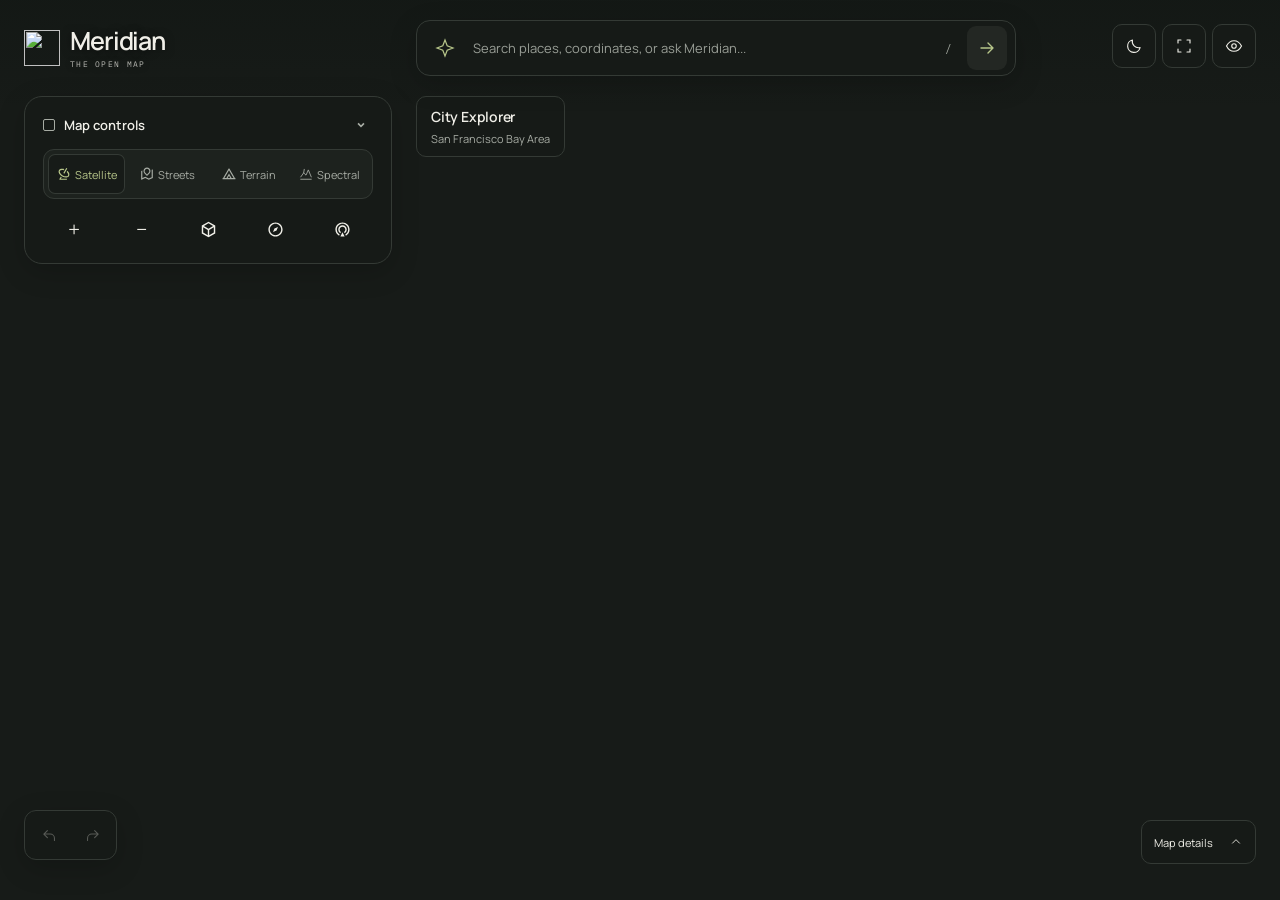
==== commit 204d4cf5: "Add spectral terrain support and related tests - Introduced a new test suite for spectral terrain fu" ====
--- a/UI/index.html
+++ b/UI/index.html
@@ -10,10 +10,10 @@
     <link rel="preconnect" href="https://fonts.googleapis.com">
     <link rel="preconnect" href="https://fonts.gstatic.com" crossorigin>
     <link href="https://fonts.googleapis.com/css2?family=IBM+Plex+Mono:wght@400;500&family=Manrope:wght@300;400;500;600;700&display=swap" rel="stylesheet">
-    <link rel="stylesheet" href="./styles.css?v=20261014-remove-studio-1">
+    <link rel="stylesheet" href="./styles.css?v=20261014-spectral-1">
     <script defer src="https://unpkg.com/maplibre-gl@5.24.0/dist/maplibre-gl.js"></script>
     <script defer src="https://unpkg.com/maplibre-contour@0.0.5/dist/index.min.js"></script>
-    <script type="module" src="./app.js?v=20261014-remove-studio-1"></script>
+    <script type="module" src="./app.js?v=20261014-spectral-1"></script>
   </head>
   <body>
     <main class="app-shell">
@@ -72,6 +72,7 @@
             <button type="button" data-map-mode="satellite" aria-pressed="true"><svg xmlns="http://www.w3.org/2000/svg" viewBox="0 0 24 24" fill="currentColor"><path d="M12.5065 3.62326L11.4835 5.39501C8.57378 4.51629 5.96968 4.94531 5.07207 6.50001C3.89477 8.53915 5.86239 12.1524 9.75027 14.3971C13.6382 16.6418 17.7512 16.5392 18.9285 14.5C19.8261 12.9453 18.8956 10.4756 16.6797 8.39501L17.7026 6.62326C20.7847 9.33196 22.1654 12.8934 20.6605 15.5C18.8003 18.7221 13.4717 18.8551 8.75027 16.1292C4.0289 13.4033 1.47976 8.72208 3.34002 5.50001C4.84492 2.89344 8.61964 2.30849 12.5065 3.62326ZM15.8842 1.77277L17.6163 2.77277L12.6163 11.433L10.8842 10.433L15.8842 1.77277ZM6.73233 20H17.0003V22H5.01761C4.94008 22.0014 4.86194 21.9938 4.78481 21.9768C4.77025 21.9735 4.7558 21.97 4.74147 21.9662C4.6589 21.944 4.57784 21.9108 4.50028 21.866C4.47106 21.8492 4.44301 21.831 4.41616 21.8118C4.30161 21.7292 4.20524 21.623 4.1342 21.5003C4.06328 21.3772 4.01939 21.2404 4.00518 21.0997C4.00446 21.0924 4.00381 21.085 4.00325 21.0777C3.98786 20.883 4.02924 20.6819 4.13425 20.5L6.38425 16.6029L8.1163 17.6029L6.73233 20Z"></path></svg>Satellite</button>
             <button type="button" data-map-mode="route" aria-pressed="false"><svg xmlns="http://www.w3.org/2000/svg" viewBox="0 0 24 24" fill="currentColor"><path d="M4 6.14286V18.9669L9.06476 16.7963L15.0648 19.7963L20 17.6812V4.85714L21.303 4.2987C21.5569 4.18992 21.8508 4.30749 21.9596 4.56131C21.9862 4.62355 22 4.69056 22 4.75827V19L15 22L9 19L2.69696 21.7013C2.44314 21.8101 2.14921 21.6925 2.04043 21.4387C2.01375 21.3765 2 21.3094 2 21.2417V7L4 6.14286ZM16.2426 11.2426L12 15.4853L7.75736 11.2426C5.41421 8.89949 5.41421 5.10051 7.75736 2.75736C10.1005 0.414214 13.8995 0.414214 16.2426 2.75736C18.5858 5.10051 18.5858 8.89949 16.2426 11.2426ZM12 12.6569L14.8284 9.82843C16.3905 8.26633 16.3905 5.73367 14.8284 4.17157C13.2663 2.60948 10.7337 2.60948 9.17157 4.17157C7.60948 5.73367 7.60948 8.26633 9.17157 9.82843L12 12.6569Z"></path></svg>Streets</button>
             <button type="button" data-map-mode="terrain" aria-pressed="false"><svg xmlns="http://www.w3.org/2000/svg" viewBox="0 0 24 24" fill="currentColor"><path d="M22.1034 19L12.8659 3.00017C12.7782 2.84815 12.6519 2.72191 12.4999 2.63414C12.0216 2.358 11.41 2.52187 11.1339 3.00017L1.89638 19H1V21C8.33333 21 15.6667 21 23 21V19H22.1034ZM7.59991 19.0002H4.20568L11.9999 5.50017L19.7941 19.0002H16.4001L12 11L7.59991 19.0002ZM12 15.1501L14.1175 19H9.88254L12 15.1501Z"></path></svg>Terrain</button>
+            <button type="button" data-map-mode="spectral" aria-pressed="false" title="Spectral / Elevation in color"><svg viewBox="0 0 24 24" fill="none" aria-hidden="true"><path d="m3 17 5-7 4 4 4-9 5 12M3 21h18M8 10l1-6" stroke="currentColor" stroke-width="1.5" stroke-linecap="round" stroke-linejoin="round"/></svg>Spectral</button>
           </div>
           <span id="view-mode-label" class="sr-only">Satellite imagery</span>
         </section>
@@ -124,11 +125,48 @@
       <section class="map-region" aria-label="Geographic workspace">
         <div id="map" class="map-canvas" aria-label="Interactive geographic map"></div>
         <header id="view-heading" class="view-heading"><h1 id="view-title">City Explorer</h1><p id="view-location">San Francisco Bay Area</p></header>
+        <section id="spectral-console" class="spectral-console" aria-label="Spectral terrain instrument" hidden>
+          <div class="spectral-scene-label"><span class="spectral-live-dot" aria-hidden="true"></span><span>Elevation field</span><span class="spectral-scene-divider"></span><span>DEM / WGS 84</span></div>
+          <div class="spectral-reticle" aria-hidden="true"><i></i><i></i><i></i><i></i></div>
+          <div class="spectral-location-card"><span class="spectral-eyebrow">Landscape / 04</span><h2 id="spectral-location">Map center</h2><p id="spectral-coordinates">--</p><span class="spectral-location-note">A different perspective on the same world.</span></div>
+          <details class="spectral-settings">
+            <summary><svg viewBox="0 0 24 24" fill="none" aria-hidden="true"><path d="M4 7h16M4 17h16M9 4v6m6 4v6" stroke="currentColor" stroke-width="1.5" stroke-linecap="round"/></svg><span>Rendering controls</span><strong id="spectral-elevation">--</strong><span class="spectral-settings-chevron" aria-hidden="true">&#8963;</span></summary>
+          <div class="spectral-deck">
+            <section class="spectral-panel spectral-field-panel" aria-label="Elevation telemetry">
+              <div class="spectral-panel-heading"><h3>Terrain field</h3><span class="spectral-badge">Hypsometric</span></div>
+              <div class="spectral-field-body">
+                <div class="spectral-topography" aria-hidden="true"><svg viewBox="0 0 160 120" fill="none"><path d="M13 72C2 38 43 39 44 20S95 9 97 30s57 15 46 48-38 14-50 32-67-2-65-20-12-5-15-18Z"/><path d="M27 68c-8-23 25-25 27-38s34-8 36 9 42 11 33 33-29 9-37 23-44 0-44-13-13-3-15-14Z"/><path d="M43 64c-6-16 19-18 20-26s23-5 24 6 27 8 20 23-20 6-25 16-29-1-29-10-8-2-10-9Z"/><path d="M58 60c-3-9 12-10 13-15s12-2 13 4 14 5 11 13-12 5-15 9-16 0-16-5-5-1-6-6Z"/><circle cx="78" cy="58" r="3"/></svg><span>N</span></div>
+                <div class="spectral-elevation-readout"><span>Elevation palette</span><strong>Altitude</strong><small>Sampled, unexaggerated meters</small></div>
+              </div>
+              <div class="spectral-altitude-ramp" aria-hidden="true"></div><div class="spectral-ramp-labels"><span>0 m</span><span>1,500 m</span><span>4,000 m</span><span>6,000+ m</span></div>
+            </section>
+            <section class="spectral-panel spectral-render-panel" aria-label="Terrain rendering controls">
+              <div class="spectral-panel-heading"><h3>Rendering control</h3><span class="spectral-panel-number">01 / RELIEF</span></div>
+              <div class="spectral-altitude-ramp" aria-hidden="true"></div><div class="spectral-ramp-labels" aria-label="Altitude color scale"><span>0 m</span><span>1,500 m</span><span>4,000 m</span><span>6,000+ m</span></div>
+              <div class="spectral-render-body">
+                <div class="spectral-camera-controls" role="group" aria-label="Camera presets">
+                  <button type="button" data-spectral-camera="overview" aria-pressed="false"><svg viewBox="0 0 24 24" fill="none" aria-hidden="true"><path d="m12 4 8 8-8 8-8-8 8-8Z" stroke="currentColor" stroke-width="1.3"/><path d="M8 12h8m-4-4v8" stroke="currentColor" stroke-width="1.3"/></svg><span>Plan view</span></button>
+                  <button type="button" data-spectral-camera="relief" aria-pressed="false"><svg viewBox="0 0 24 24" fill="none" aria-hidden="true"><path d="m3 19 8-14 10 14H3Z" stroke="currentColor" stroke-width="1.3"/><path d="m7 12 4 3 4-4" stroke="currentColor" stroke-width="1.3"/></svg><span>Relief</span></button>
+                  <button type="button" data-spectral-camera="cinematic" aria-pressed="false"><svg viewBox="0 0 24 24" fill="none" aria-hidden="true"><path d="M3 8h18v9H3V8Zm3-4h12M8 20h8" stroke="currentColor" stroke-width="1.3"/><circle cx="12" cy="12.5" r="2.5" stroke="currentColor" stroke-width="1.3"/></svg><span>Cinematic</span></button>
+                </div>
+                <div class="spectral-layer-controls" role="group" aria-label="Spectral layers"><button type="button" data-spectral-layer="contours" aria-pressed="true"><i aria-hidden="true"></i>Contours</button><button type="button" data-spectral-layer="hillshade" aria-pressed="true"><i aria-hidden="true"></i>Shading</button><button type="button" data-spectral-layer="labels" aria-pressed="true"><i aria-hidden="true"></i>Labels</button></div>
+                <label class="spectral-relief-slider" for="terrain-exaggeration"><span>Vertical relief</span><output id="terrain-exaggeration-value" for="terrain-exaggeration">1.25x</output><input id="terrain-exaggeration" type="range" min="1" max="3" step="0.05" value="1.25" aria-label="Terrain vertical exaggeration"></label>
+              </div>
+            </section>
+            <section class="spectral-panel spectral-camera-panel" aria-label="Camera telemetry and landscape destinations">
+              <div class="spectral-panel-heading"><h3>Viewport</h3><span class="spectral-panel-number">02 / CAMERA</span></div>
+              <div class="spectral-telemetry"><div><span>Pitch</span><strong id="spectral-pitch">--</strong></div><div><span>Bearing</span><strong id="spectral-bearing">--</strong></div><div><span>Zoom</span><strong id="spectral-zoom">--</strong></div></div>
+              <div class="spectral-destinations" role="group" aria-label="Explore dramatic landscapes"><span>Explore a landscape</span><div><button type="button" data-spectral-preset="alps">The Alps <span aria-hidden="true">&#8599;</span></button><button type="button" data-spectral-preset="volcano">Rainier <span aria-hidden="true">&#8599;</span></button><button type="button" data-spectral-preset="canyon">Grand Canyon <span aria-hidden="true">&#8599;</span></button></div></div>
+            </section>
+          </div>
+          </details>
+          <p class="spectral-footnote"><span>MERIDIAN / SPECTRAL</span><span>Altitude color, not surface imagery. Click the terrain to inspect.</span></p>
+        </section>
         <div class="map-feedback-stack">
           <div id="agent-task-chip" class="map-task-chip" hidden><span id="agent-task-label" role="status">Working</span><button id="agent-task-stop" type="button" aria-label="Stop current task">Stop</button></div>
-          <div id="action-history-chip" class="map-task-chip" hidden><span id="action-history-label" role="status">Last map action</span><button id="action-history-undo" type="button" aria-label="Undo last map action">Undo</button></div>
           <details id="map-overlay-legend" class="map-overlay-legend" aria-label="Map overlays and sources" hidden><summary><i id="map-overlay-swatch" class="map-overlay-swatch" aria-hidden="true"></i><span id="map-overlay-summary">Map overlays</span><span class="map-overlay-expand" aria-hidden="true">Layers</span></summary><div id="map-overlay-list" class="map-overlay-list"></div><p id="map-overlay-storage" class="map-overlay-storage" role="status"></p></details>
         </div>
+        <nav id="action-history-chip" class="map-history-controls" aria-label="Map action history"><span id="action-history-label" class="sr-only" role="status">Map action history</span><button id="action-history-undo" type="button" aria-label="Undo last map action" title="Undo (Ctrl/Cmd+Z)" disabled><svg viewBox="0 0 24 24" fill="none" aria-hidden="true"><path d="m9 5-5 5 5 5M4 10h9a6 6 0 0 1 6 6v3" stroke="currentColor" stroke-width="1.5" stroke-linecap="round" stroke-linejoin="round"/></svg></button><button id="action-history-redo" type="button" aria-label="Redo last map action" title="Redo (Ctrl/Cmd+Shift+Z)" disabled><svg viewBox="0 0 24 24" fill="none" aria-hidden="true"><path d="m15 5 5 5-5 5m5-5h-9a6 6 0 0 0-6 6v3" stroke="currentColor" stroke-width="1.5" stroke-linecap="round" stroke-linejoin="round"/></svg></button></nav>
         <div id="map-notice" class="map-notice is-hidden" role="status" aria-live="polite"></div>
         <p id="geo-status" class="map-status is-hidden" role="status" aria-live="polite"></p>
         <section class="route-summary" aria-label="Current route summary">
@@ -144,6 +182,7 @@
               <dl><div><dt>Imagery</dt><dd id="context-imagery">Esri World Imagery</dd></div><div><dt>Acquisition</dt><dd id="context-imagery-date">Varies by source</dd></div><div><dt>Elevation</dt><dd id="context-elevation">Mapzen / Terrain Tiles</dd></div><div><dt>Center elevation</dt><dd id="context-center-elevation">--</dd></div><div><dt>Coordinates</dt><dd id="context-coordinates">--</dd></div><div><dt>Zoom</dt><dd id="context-zoom">--</dd></div><div><dt>Scale</dt><dd class="metadata-scale"><i id="context-scale-line" aria-hidden="true"></i><span id="context-scale">--</span></dd></div><div><dt>Projection</dt><dd>Web Mercator / WGS 84</dd></div></dl>
               <button id="copy-coordinates" class="copy-coordinates" type="button">Copy coordinates</button>
               <p id="context-guidance">Imagery is a composite, not a live or single-date capture. Elevations are sampled, not survey measurements.</p>
+              <p id="terrain-data-status" class="terrain-data-status" role="status" hidden></p>
               <div class="search-meta"><span id="status-dot" class="status-dot"></span><span id="region-label">Search region: worldwide</span></div>
               <details class="cache-info"><summary>Storage &amp; performance</summary><strong id="cache-status">Starting cache...</strong><p>Viewed map resources are cached locally when supported. Imagery is periodically refreshed to avoid mixing stale tiles.</p><button id="clear-map-cache" type="button">Clear map cache</button></details>
               <details class="cache-info map-api-info"><summary>Map capabilities</summary><p>Highlight supplied boundaries, roads and points with visible colors. Restyle, filter, reorder, hide, fit, remove or export overlays on the map.</p><p>The client API <code>window.MeridianMap</code> uses declarative validated actions. Source links are citations, not remote data loaders. No custom code or expressions run.</p></details>
--- a/UI/styles.css
+++ b/UI/styles.css
@@ -42,7 +42,6 @@
 }
 :root:has(#search-status:not(.is-hidden)) { --search-feedback-height: 52px; }
 :root:has(.map-task-chip:not([hidden])) { --activity-height: 52px; }
-:root:has(#agent-task-chip:not([hidden])):has(#action-history-chip:not([hidden])) { --activity-height: 104px; }
 :root:has(.research-area-label:not([hidden])) { --research-height: 76px; }
 * { box-sizing: border-box; }
 html, body, .app-shell { width: 100%; height: 100%; margin: 0; overflow: hidden; }
@@ -249,7 +248,7 @@
 .manual-toggle[aria-expanded="true"] b { transform: rotate(180deg); }
 .panel-icon { width: 12px; height: 12px; border: 1px solid var(--muted); border-radius: 2px; background: linear-gradient(90deg, transparent 35%, var(--muted) 35%, var(--muted) 43%, transparent 43%); }
 .map-modes { display: flex; align-items: center; gap: 4px; padding: 4px; border: 1px solid var(--line); border-radius: 11px; background: var(--surface-elevated); }
-.map-modes button { flex: 1; display: flex; justify-content: center; align-items: center; gap: 5px; min-width: 0; min-height: 40px; padding: 0 6px; border-radius: 7px; color: var(--muted); background: transparent; font-size: 12px; }
+.map-modes button { flex: 1; display: flex; justify-content: center; align-items: center; gap: 4px; min-width: 0; min-height: 40px; padding: 0 4px; border-radius: 7px; color: var(--muted); background: transparent; font-size: 11px; }
 .map-modes button[aria-pressed="true"] { color: var(--accent); background: var(--surface-solid); box-shadow: inset 0 0 0 1px var(--line); }
 .map-modes button:hover { color: var(--ink); }
 .map-modes svg { width: 14px; height: 14px; }
@@ -284,6 +283,7 @@
 :root[data-workspace-view="routes"] .explore-context,
 :root[data-workspace-view="workspace"] .explore-context,
 :root[data-map-mode="terrain"] .explore-context,
+:root[data-map-mode="spectral"] .explore-context,
 :root[data-workspace-view="explore"] .context-back,
 :root:not([data-workspace-view="explore"]) .explore-utilities,
 :root:not([data-workspace-view="explore"]) .terrain-context,
@@ -510,9 +510,123 @@
 :root[data-view-mode="true"] .view-mode-slash { display: block; }
 :root[data-theme="light"]:is([data-map-mode="terrain"], [data-map-mode="route"]) .brand { color: var(--ink); text-shadow: none; }
 
+/* Spectral is an instrument over the live map, not a replacement scene. */
+:root[data-map-mode="spectral"] {
+  --surface: rgba(16, 29, 31, .82);
+  --surface-solid: #101d1f;
+  --surface-elevated: #1b2c2d;
+  --ink: #e5f1ee;
+  --muted: #8ea8a5;
+  --line: rgba(170, 222, 213, .13);
+  --accent: #83e1ce;
+  --accent-ink: #0a2e29;
+  --control: rgba(171, 222, 215, .07);
+  color-scheme: dark;
+}
+:root[data-map-mode="spectral"] .map-canvas { background: #09191d; }
+:root[data-map-mode="spectral"] .map-canvas::after { height: 230px; background: linear-gradient(rgba(6, 17, 20, .8), transparent); }
+:root[data-map-mode="spectral"] :is(.search-form, .manual-sidebar, .icon-button, .view-heading) { backdrop-filter: blur(24px); -webkit-backdrop-filter: blur(24px); }
+:root[data-map-mode="spectral"] .brand-tagline { color: #98c2b8; }
+:root[data-map-mode="spectral"] .brand-mark { filter: saturate(.5); }
+:root[data-map-mode="spectral"] .map-modes button[data-map-mode="spectral"][aria-pressed="true"] { background: linear-gradient(135deg, rgba(84, 168, 156, .25), rgba(63, 104, 108, .12)); box-shadow: inset 0 0 0 1px rgba(131, 225, 206, .2); }
+:root[data-map-mode="spectral"] .manual-sidebar { max-height: calc(100dvh - var(--rail-top) - 132px); }
+:root[data-map-mode="spectral"][data-workspace-view="explore"] .view-heading { display: none; }
+:root[data-map-mode="spectral"] .info-drawer { bottom: calc(100px + env(safe-area-inset-bottom)); }
+:root[data-map-mode="spectral"] .map-feedback-stack { bottom: calc(100px + env(safe-area-inset-bottom)); }
+:root[data-map-mode="spectral"] :is(.map-status, .map-notice) { bottom: calc(158px + env(safe-area-inset-bottom)); }
+.spectral-console { position: absolute; inset: 0; z-index: 5; color: var(--ink); pointer-events: none; }
+.spectral-scene-label { position: absolute; top: 112px; right: 26px; display: flex; align-items: center; gap: 9px; font: 9px var(--mono); letter-spacing: .03em; color: #b4cfca; text-shadow: 0 2px 8px #08181b; }
+.spectral-live-dot { width: 5px; height: 5px; border-radius: 50%; background: #8be3bb; box-shadow: 0 0 10px #72cda4; }
+.spectral-scene-divider { width: 1px; height: 12px; background: rgba(181, 216, 210, .25); }
+.spectral-location-card { position: absolute; top: 290px; left: var(--gutter); max-width: 360px; text-shadow: 0 2px 18px #061316; transition: opacity 180ms ease; }
+.spectral-eyebrow { color: #b9d4ce; font: 9px var(--mono); letter-spacing: .18em; text-transform: uppercase; }
+.spectral-location-card h2 { margin: 12px 0 8px; font-size: clamp(24px, 2.5vw, 38px); font-weight: 300; letter-spacing: -.055em; line-height: 1.2; }
+.spectral-location-card p { margin: 0; font: 10px var(--mono); color: #a1bfb8; line-height: 1.7; }
+.spectral-location-note { display: block; margin-top: 18px; font-size: 10px; color: #95b1ac; }
+:root[data-sidebar="open"] .spectral-location-card { opacity: 0; }
+.spectral-reticle { position: absolute; top: 47%; left: 55%; width: 24px; height: 24px; opacity: .65; }
+.spectral-reticle i { position: absolute; width: 7px; height: 7px; border-color: #d5efdf; border-style: solid; }
+.spectral-reticle i:nth-child(1) { top: 0; left: 0; border-width: 1px 0 0 1px; }
+.spectral-reticle i:nth-child(2) { top: 0; right: 0; border-width: 1px 1px 0 0; }
+.spectral-reticle i:nth-child(3) { bottom: 0; left: 0; border-width: 0 0 1px 1px; }
+.spectral-reticle i:nth-child(4) { bottom: 0; right: 0; border-width: 0 1px 1px 0; }
+.spectral-deck { position: absolute; right: var(--gutter); bottom: calc(48px + env(safe-area-inset-bottom)); left: var(--gutter); display: grid; grid-template-columns: 1.05fr 1.25fr 1fr; gap: 8px; pointer-events: auto; }
+.spectral-panel { min-width: 0; padding: 16px 18px; border: 1px solid rgba(180, 224, 210, .12); border-radius: 17px; background: linear-gradient(130deg, rgba(48, 66, 61, .74), rgba(13, 29, 33, .92)); backdrop-filter: blur(28px); -webkit-backdrop-filter: blur(28px); box-shadow: inset 0 1px 0 rgba(226, 251, 226, .04), 0 12px 36px rgba(0, 8, 12, .18); }
+.spectral-field-panel { background: linear-gradient(125deg, rgba(79, 59, 49, .78), rgba(24, 45, 40, .87)); }
+.spectral-panel-heading { display: flex; align-items: center; justify-content: space-between; gap: 8px; margin-bottom: 14px; }
+.spectral-panel-heading h3 { margin: 0; font-size: 11px; font-weight: 500; }
+.spectral-badge { padding: 5px 8px; border: 1px solid rgba(187, 215, 186, .14); border-radius: 20px; color: #b5c9ba; font-size: 8px; }
+.spectral-panel-number { color: #8ca6a2; font: 8px var(--mono); letter-spacing: .05em; }
+.spectral-field-body { display: flex; align-items: center; gap: 18px; min-height: 112px; }
+.spectral-topography { position: relative; flex: 0 0 115px; height: 102px; }
+.spectral-topography svg { width: 100%; height: 100%; overflow: visible; stroke: #e1ac87; stroke-width: .65; filter: drop-shadow(0 0 7px rgba(240, 143, 103, .35)); }
+.spectral-topography path:first-child { fill: rgba(224, 119, 87, .07); }
+.spectral-topography circle { fill: #e8c298; stroke: none; }
+.spectral-topography > span { position: absolute; top: -4px; left: 56%; color: #b5b9a7; font: 7px var(--mono); }
+.spectral-elevation-readout { display: grid; gap: 9px; }
+.spectral-elevation-readout > span { color: #b1c0b5; font-size: 9px; }
+.spectral-elevation-readout strong { font: 27px var(--mono); font-weight: 400; letter-spacing: -.06em; }
+.spectral-elevation-readout small { color: #93aaa0; font-size: 8px; line-height: 1.6; }
+.spectral-altitude-ramp { height: 4px; margin: 12px 0 8px; border-radius: 2px; background: linear-gradient(90deg, #123e44 0%, #197b80 4.17%, #42cec5 12.5%, #a8cd85 25%, #efb478 41.67%, #ed7969 66.67%, #e0f4f3 100%); }
+.spectral-ramp-labels { display: flex; justify-content: space-between; gap: 6px; color: #a6b7ac; font: 8px var(--mono); }
+.spectral-render-body { display: grid; gap: 9px; }
+.spectral-camera-controls { display: grid; grid-template-columns: repeat(3, 1fr); gap: 5px; }
+.spectral-camera-controls button { display: grid; justify-items: center; align-content: center; gap: 10px; min-height: 72px; padding: 10px 5px; border: 1px solid rgba(190, 219, 210, .07); border-radius: 11px; background: rgba(153, 190, 170, .06); font-size: 9px; color: #b0c6bf; }
+.spectral-camera-controls button[aria-pressed="true"] { color: #d4f1df; border-color: rgba(172, 228, 191, .28); background: linear-gradient(140deg, rgba(138, 183, 139, .2), rgba(100, 160, 146, .08)); box-shadow: inset 0 1px 9px rgba(198, 223, 170, .04); }
+.spectral-camera-controls svg { width: 18px; height: 18px; }
+.spectral-layer-controls { display: flex; gap: 6px; }
+.spectral-layer-controls button { flex: 1; display: flex; align-items: center; justify-content: center; gap: 6px; min-height: 32px; padding: 0 6px; border-radius: 20px; background: rgba(126, 161, 151, .06); color: #8fa9a2; font-size: 9px; }
+.spectral-layer-controls i { width: 5px; height: 5px; border-radius: 50%; background: #586c69; }
+.spectral-layer-controls button[aria-pressed="true"] { color: #bad7ca; }
+.spectral-layer-controls button[aria-pressed="true"] i { background: #9ed0a3; box-shadow: 0 0 7px rgba(158, 208, 163, .25); }
+.spectral-relief-slider { display: grid; grid-template-columns: 1fr auto; gap: 4px 12px; align-items: center; color: #9eb5ac; font-size: 9px; }
+.spectral-relief-slider output { color: #cae1d1; font: 10px var(--mono); }
+.spectral-relief-slider input { grid-column: 1 / -1; width: 100%; height: 20px; margin: 0; cursor: pointer; }
+.spectral-telemetry { display: grid; grid-template-columns: repeat(3, 1fr); gap: 5px; }
+.spectral-telemetry > div { display: grid; gap: 13px; min-width: 0; padding: 12px 10px; border: 1px solid rgba(163, 204, 196, .07); border-radius: 10px; background: rgba(94, 135, 132, .07); }
+.spectral-telemetry span { color: #8da9a3; font-size: 8px; }
+.spectral-telemetry strong { font: 18px var(--mono); font-weight: 400; color: #c8ded7; }
+.spectral-destinations { margin-top: 15px; }
+.spectral-destinations > span { font-size: 8px; color: #8da9a3; }
+.spectral-destinations > div { display: flex; gap: 5px; margin-top: 7px; }
+.spectral-destinations button { flex: 1; display: flex; align-items: center; justify-content: space-between; gap: 6px; min-height: 40px; padding: 0 9px; border-radius: 8px; background: rgba(119, 166, 155, .07); color: #bad2c9; font-size: 9px; }
+.spectral-destinations button span { color: #84aea0; }
+.spectral-deck button:hover { background: rgba(157, 203, 180, .16); color: #e2f7eb; }
+.spectral-footnote { position: absolute; bottom: calc(27px + env(safe-area-inset-bottom)); left: var(--gutter); right: var(--gutter); display: flex; justify-content: space-between; gap: 12px; margin: 0; font: 8px var(--mono); color: #8ba9a2; text-shadow: 0 1px 6px #06191c; }
+.spectral-footnote > :first-child { letter-spacing: .14em; }
+:root[data-map-mode="spectral"] .elevation-ramp { background: linear-gradient(90deg, #123e44, #42cec5, #a8cd85, #efb478, #ed7969, #e0f4f3); }
+.spectral-location-card, .spectral-scene-label, .spectral-reticle, .spectral-footnote { display: none; }
+.spectral-settings { position: absolute; right: var(--gutter); bottom: calc(40px + env(safe-area-inset-bottom)); width: min(420px, calc(100vw - 48px)); pointer-events: auto; }
+.spectral-settings > summary { display: flex; align-items: center; gap: 10px; min-height: 48px; padding: 0 15px; border: 1px solid var(--line); border-radius: 13px; background: var(--surface); backdrop-filter: blur(24px); -webkit-backdrop-filter: blur(24px); color: #b9d1c9; font-size: 11px; cursor: pointer; list-style: none; box-shadow: var(--shadow); }
+.spectral-settings > summary::-webkit-details-marker { display: none; }
+.spectral-settings > summary svg { width: 16px; height: 16px; }
+.spectral-settings > summary strong { margin-left: auto; font: 11px var(--mono); font-weight: 400; }
+.spectral-settings-chevron { font-size: 16px; transition: transform 150ms ease; }
+.spectral-settings[open] .spectral-settings-chevron { transform: rotate(180deg); }
+.spectral-settings .spectral-deck { position: static; display: flex; flex-direction: column; gap: 8px; max-height: min(570px, calc(100dvh - 220px)); margin-top: 8px; overflow-y: auto; overscroll-behavior: contain; scrollbar-width: thin; }
+.spectral-settings .spectral-field-panel { display: none; }
+.spectral-settings .spectral-panel { padding: 14px 16px; flex: none; min-height: 0; }
+.spectral-settings .spectral-telemetry { display: flex; gap: 24px; }
+.spectral-settings .spectral-telemetry > div { display: flex; align-items: baseline; gap: 8px; padding: 0; border: 0; background: none; }
+.spectral-settings .spectral-telemetry strong { font-size: 12px; }
+.map-history-controls { position: absolute; z-index: 21; left: max(var(--gutter), env(safe-area-inset-left)); bottom: calc(40px + env(safe-area-inset-bottom)); display: flex; align-items: center; gap: 3px; padding: 4px; border: 1px solid var(--line); border-radius: 12px; background: var(--surface); backdrop-filter: blur(20px); -webkit-backdrop-filter: blur(20px); box-shadow: var(--shadow); }
+.map-history-controls button { display: grid; place-items: center; width: 40px; height: 40px; padding: 0; border-radius: 8px; background: none; color: var(--ink); }
+.map-history-controls button:hover:not(:disabled) { background: var(--control); color: var(--accent); }
+.map-history-controls button:disabled { opacity: .3; }
+.map-history-controls svg { width: 17px; height: 17px; }
+.terrain-data-status { margin-top: 12px !important; padding-top: 12px; border-top: 1px solid var(--line); }
+:root[data-map-mode="spectral"] .manual-toggle { min-height: 40px; font-size: 11px; }
+:root[data-map-mode="spectral"] .manual-sidebar { width: 320px; padding: 4px 12px 8px; }
+:root[data-map-mode="spectral"] .map-controls { margin-top: 4px; }
+:root[data-map-mode="spectral"] .map-controls button { height: 36px; min-height: 36px; }
 @media (max-width: 1180px) and (min-width: 901px) {
   :root { --search-top: calc(88px + env(safe-area-inset-top)); }
   .floating-search { left: calc(var(--sidebar-width) + var(--gutter) * 2); width: min(600px, calc(100vw - var(--sidebar-width) - var(--gutter) * 3)); }
+  .spectral-scene-label { top: 166px; }
+  .spectral-location-card { left: calc(var(--sidebar-width) + var(--gutter) * 2); top: 220px; max-width: 320px; }
+  .spectral-panel { padding: 14px; }
+  .spectral-field-body { gap: 10px; }
+  .spectral-topography { flex-basis: 82px; }
 }
 @media (max-width: 900px) {
   :root { --gutter: 16px; --search-top: calc(84px + env(safe-area-inset-top)); --sheet-bottom: calc(64px + var(--attribution-height, 24px) + var(--activity-height) + var(--research-height) + env(safe-area-inset-bottom)); }
@@ -567,6 +681,34 @@
   .maplibregl-popup.mono-popup .maplibregl-popup-content { width: 100%; max-height: max(120px, min(52dvh, calc(100dvh - var(--rail-top) - var(--sheet-bottom) - 64px))); }
   .maplibregl-ctrl-attrib { font-size: 7px !important; }
   .maplibregl-ctrl-bottom-right { max-width: calc(100% - 115px); }
+  :root[data-map-mode="spectral"] .manual-sidebar { bottom: calc(204px + var(--activity-height) + var(--research-height) + env(safe-area-inset-bottom)); max-height: max(120px, min(40dvh, calc(100dvh - var(--rail-top) - 250px))); width: auto; }
+  :root[data-map-mode="spectral"] .info-drawer { bottom: calc(148px + env(safe-area-inset-bottom)); }
+  :root[data-map-mode="spectral"] .map-feedback-stack { bottom: calc(204px + env(safe-area-inset-bottom)); }
+  :root[data-map-mode="spectral"] .map-modes button { font-size: 10px; }
+  .spectral-scene-label { top: calc(164px + env(safe-area-inset-top)); right: var(--gutter); font-size: 8px; }
+  .spectral-location-card { top: calc(207px + env(safe-area-inset-top)); max-width: calc(100vw - 32px); }
+  .spectral-location-card h2 { font-size: 27px; margin-top: 8px; }
+  .spectral-location-note { display: none; }
+  .spectral-reticle { top: 39%; left: 65%; }
+  .spectral-deck { display: flex; gap: 8px; bottom: calc(60px + env(safe-area-inset-bottom)); padding-bottom: 5px; overflow-x: auto; overscroll-behavior-x: contain; scroll-snap-type: x mandatory; scrollbar-width: thin; scrollbar-color: rgba(141, 201, 180, .3) transparent; }
+  .spectral-panel { flex: 0 0 min(310px, calc(100vw - 48px)); min-height: 218px; padding: 14px; scroll-snap-align: start; }
+  .spectral-camera-controls button { min-height: 68px; }
+  .spectral-layer-controls button { min-height: 40px; }
+  .spectral-relief-slider input { height: 26px; }
+  .spectral-destinations button { min-height: 44px; }
+  .spectral-footnote { bottom: calc(43px + env(safe-area-inset-bottom)); font-size: 7px; }
+  .spectral-footnote > :last-child { display: none; }
+  :root:is([data-search-active="true"], [data-terrain-point="true"], [data-map-details="true"]) .spectral-console,
+  :root:has(.floating-search .agent-panel:not([hidden])) .spectral-console { visibility: hidden; }
+  .spectral-settings { right: var(--gutter); bottom: calc(80px + env(safe-area-inset-bottom)); width: calc(100vw - 140px); }
+  .spectral-settings > summary { min-height: 48px; padding: 0 10px; gap: 7px; font-size: 10px; }
+  .spectral-settings > summary strong { font-size: 9px; }
+  .spectral-settings[open] { width: calc(100vw - var(--gutter) * 2); bottom: calc(100px + env(safe-area-inset-bottom)); }
+  .spectral-settings .spectral-deck { max-height: min(45dvh, calc(100dvh - 260px)); overflow-x: hidden; scroll-snap-type: none; padding-bottom: 0; }
+  :root:has(.spectral-settings[open]) :is(.manual-sidebar, .info-drawer, .map-feedback-stack) { visibility: hidden; }
+  .map-history-controls button { width: 44px; height: 44px; }
+  .map-history-controls { bottom: calc(80px + env(safe-area-inset-bottom)); }
+  :root[data-map-mode="spectral"] .map-controls button { height: 44px; min-height: 44px; }
 }
 @media (max-width: 380px) {
   :root { --gutter: 12px; }
@@ -581,9 +723,19 @@
   .manual-sidebar { max-height: calc(100dvh - var(--rail-top) - 44px); }
   .agent-panel, .search-discovery { max-height: calc(100dvh - var(--search-top) - 96px); }
   .info-drawer-content { max-height: calc(100dvh - var(--search-top) - 128px); }
+  :root[data-map-mode="spectral"] .manual-sidebar { max-height: calc(100dvh - var(--rail-top) - 100px); }
+  .spectral-location-card { display: none; }
+  .spectral-panel { padding: 10px 14px; }
+  .spectral-panel-heading { margin-bottom: 8px; }
+  .spectral-field-body { min-height: 80px; }
+  .spectral-topography { height: 75px; }
+  .spectral-camera-controls button { min-height: 52px; gap: 6px; }
+  .spectral-telemetry > div { padding: 9px; gap: 8px; }
+  .spectral-deck { bottom: 40px; }
 }
 @media (prefers-reduced-transparency: reduce) {
   :root { --surface: var(--surface-solid); --hud: var(--surface-solid); }
+  .spectral-panel { background: #182d2c; backdrop-filter: none; -webkit-backdrop-filter: none; }
 }
 @media (prefers-reduced-motion: reduce) {
   *, *::before, *::after { animation-duration: .01ms !important; animation-iteration-count: 1 !important; transition-duration: .01ms !important; scroll-behavior: auto !important; }
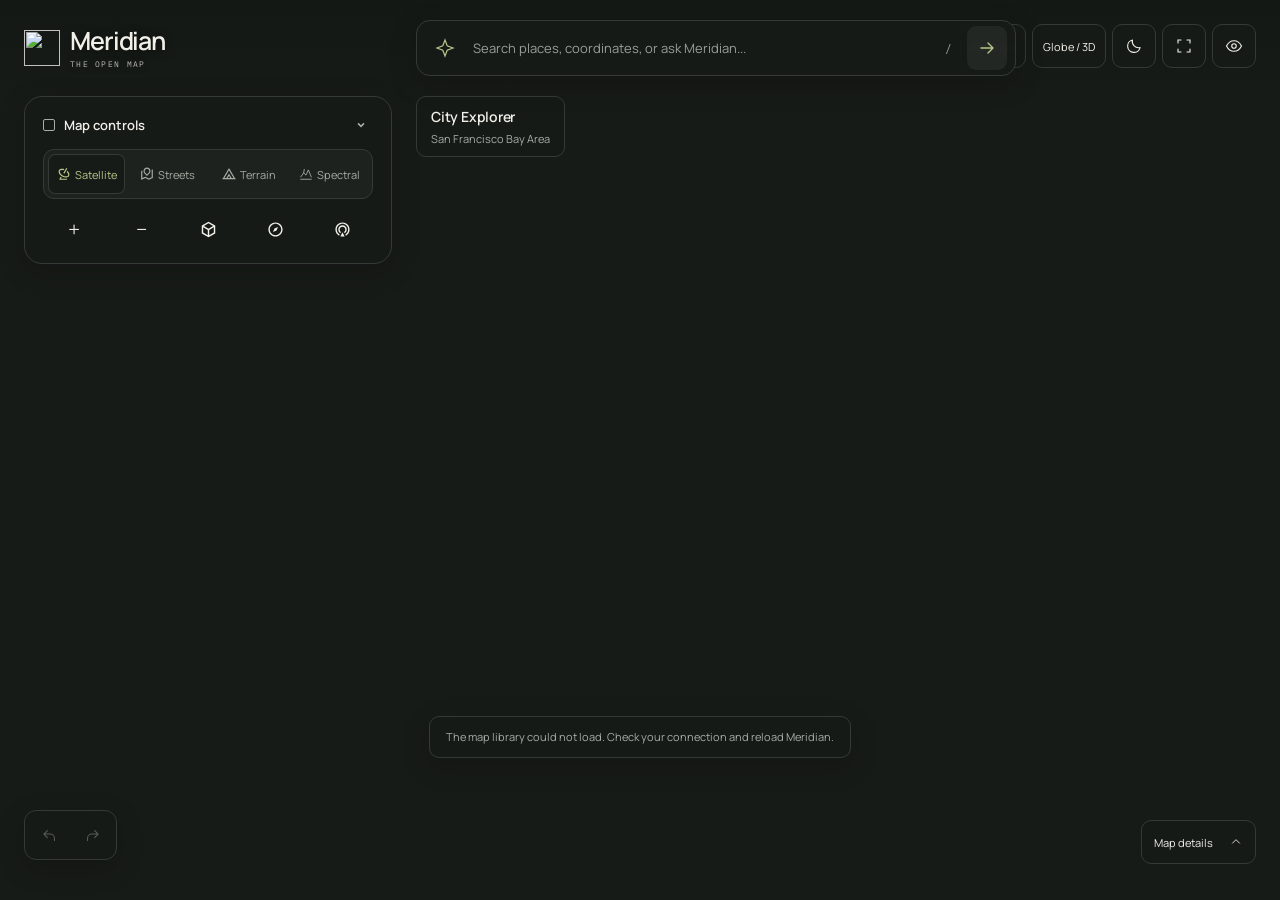
==== commit 05fde2bf: "Add comprehensive unit tests for service registry, settings, and transit functionality - Introduced " ====
--- a/UI/index.html
+++ b/UI/index.html
@@ -10,10 +10,10 @@
     <link rel="preconnect" href="https://fonts.googleapis.com">
     <link rel="preconnect" href="https://fonts.gstatic.com" crossorigin>
     <link href="https://fonts.googleapis.com/css2?family=IBM+Plex+Mono:wght@400;500&family=Manrope:wght@300;400;500;600;700&display=swap" rel="stylesheet">
-    <link rel="stylesheet" href="./styles.css?v=20261014-spectral-1">
+    <link rel="stylesheet" href="./styles.css?v=20261014-spectral-compact-2">
     <script defer src="https://unpkg.com/maplibre-gl@5.24.0/dist/maplibre-gl.js"></script>
     <script defer src="https://unpkg.com/maplibre-contour@0.0.5/dist/index.min.js"></script>
-    <script type="module" src="./app.js?v=20261014-spectral-1"></script>
+    <script type="module" src="./app.js?v=20261014-spectral-compact-2"></script>
   </head>
   <body>
     <main class="app-shell">
@@ -24,6 +24,8 @@
         </span>
       </header>
       <div class="app-actions" role="group" aria-label="Appearance and display">
+        <button id="service-settings-open" type="button" class="icon-button" aria-label="Service Settings" title="Service Settings">Settings</button>
+        <button id="renderer-toggle" type="button" class="icon-button" aria-pressed="false" title="Optional lazy-loaded globe">Globe / 3D</button>
         <button id="theme-toggle" class="icon-button" type="button" aria-label="Toggle light and dark theme" aria-pressed="false" title="Toggle theme"><svg viewBox="0 0 24 24" fill="none" aria-hidden="true"><path d="M20 14.1A8.4 8.4 0 0 1 9.9 4a8.4 8.4 0 1 0 10.2 10.1Z" stroke="currentColor" stroke-width="1.5" stroke-linejoin="round"/></svg></button>
         <button id="fullscreen-toggle" class="icon-button" type="button" aria-label="Toggle fullscreen" aria-pressed="false" title="Fullscreen"><svg viewBox="0 0 24 24" fill="none" aria-hidden="true"><path d="M8 4H4v4m12-4h4v4M4 16v4h4m12-4v4h-4" stroke="currentColor" stroke-width="1.5" stroke-linecap="round"/></svg></button>
         <button id="view-mode-toggle" class="icon-button" type="button" aria-label="Enter view mode" aria-pressed="false" title="View mode: hide controls"><svg viewBox="0 0 24 24" fill="none" aria-hidden="true"><path d="M2 12s3.5-7 10-7 10 7 10 7-3.5 7-10 7S2 12 2 12Z" stroke="currentColor" stroke-width="1.5"/><circle cx="12" cy="12" r="3" stroke="currentColor" stroke-width="1.5"/><path class="view-mode-slash" d="m4 4 16 16" stroke="currentColor" stroke-width="1.5" stroke-linecap="round"/></svg></button>
@@ -86,6 +88,12 @@
         <div id="manual-controls-content" class="manual-controls-content" hidden>
           <button class="context-link context-back" type="button" data-workspace-view="explore"><span aria-hidden="true">&#8592;</span>Back to map controls</button>
           <section class="explore-context" aria-label="Map command surface">
+            <div class="command-group"><h2>Regional Transit</h2><button type="button" data-service-layer="entur.open_data" aria-pressed="false" disabled>Entur / Norway vehicles</button><button type="button" data-service-layer="translink.queensland" aria-pressed="false" disabled>Queensland / SEQ vehicles</button><p class="context-hint">Requires an operator-configured licensed static schedule and optional GTFS-Realtime decoder. Vehicle time and schedule-derived mode remain distinct.</p></div>
+            <div class="command-group"><h2>Discovery Catalogues</h2><button type="button" data-service-layer="nasa.cmr" aria-pressed="false" disabled>NASA HLS / recent footprints</button><button type="button" data-service-layer="cdse.catalogue" aria-pressed="false" disabled>CDSE Sentinel-2 / recent footprints</button><button type="button" data-service-layer="gdelt.doc2" aria-pressed="false" disabled>GDELT / query metadata</button><p class="context-hint">Footprints and acquisition records are not imagery pixels or live video. GDELT uses the search text and does not invent article event locations.</p></div>
+            <div class="command-group"><h2>Optional 3D Products</h2><button type="button" data-cesium-product="google.photorealistic_3d">Google 3D / check setup</button><p class="context-hint">Requires Globe, separate permitted billing and a reviewed short-lived browser-token broker. Durable server credentials are never sent to the renderer.</p></div>
+            <div class="command-group"><h2>Optional Predicted Orbits</h2><button type="button" data-service-layer="celestrak.gp" data-predicted="true" aria-pressed="false" disabled>Predicted stations / requires SGP4</button><p class="context-hint">Predicted positions use orbital elements, not live observations. Missing SGP4 produces an explicit setup failure.</p></div>
+            <div class="command-group"><h2>Weather Services</h2><button type="button" data-service-layer="openweather.basic" aria-pressed="false" disabled>OpenWeather / configured point weather</button><button type="button" data-service-layer="openmeteo.weather" aria-pressed="false" disabled>Open-Meteo / eligible forecast</button><button type="button" data-service-layer="openmeteo.air_quality" aria-pressed="false" disabled>Open-Meteo / modeled air quality</button><button type="button" data-service-layer="rainviewer.public" aria-pressed="false" disabled>RainViewer / frame metadata</button><p class="context-hint">Use Settings for credentials and eligibility. Forecasts, modeled fields and radar frame metadata are distinct products.</p></div>
+            <div class="command-group service-layer-controls"><h2>Service Layers</h2><p class="context-hint">Visible layers request data only when enabled in Settings. Observations and predictions are not safety-grade telemetry.</p><button type="button" data-service-layer="adsblol.public" aria-pressed="false" disabled>Aircraft / adsb.lol</button><button type="button" data-service-layer="celestrak.gp" aria-pressed="false" disabled>Orbital elements / CelesTrak</button><button type="button" data-service-layer="thespacedevs.ll2" aria-pressed="false" disabled>Launch metadata</button><button type="button" data-service-layer="noaa.nws" aria-pressed="false" disabled>NWS regional alerts</button><button type="button" data-service-layer="digitraffic.cameras" aria-pressed="false" disabled>Finland camera catalogue</button><p id="service-layer-status" class="context-hint" role="status"></p></div>
             <div class="command-group"><h2>Visualization</h2><button type="button" data-layer-toggle="labels" aria-pressed="true"><span>Labels</span><i class="layer-switch" aria-hidden="true"></i></button><button type="button" data-layer-toggle="buildings" aria-pressed="true"><span>Buildings</span><i class="layer-switch" aria-hidden="true"></i></button></div>
             <div id="regional-imagery-control" class="command-group" hidden><h2>Satellite overview</h2><button id="regional-overview-toggle" type="button" aria-pressed="true"><span>Coherent regional scene</span><i class="layer-switch" aria-hidden="true"></i></button><p id="regional-imagery-note" class="context-hint">Bay Area / Sentinel-2 / 2026-09-30 / 30 m</p></div>
             <div class="command-group"><h2>Data</h2><button type="button" data-layer-toggle="roads" aria-pressed="true"><span>Roads</span><i class="layer-switch" aria-hidden="true"></i></button><button type="button" data-layer-toggle="places" aria-pressed="true"><span>Places of interest</span><i class="layer-switch" aria-hidden="true"></i></button><button type="button" data-layer-toggle="boundaries" aria-pressed="true"><span>Boundaries</span><i class="layer-switch" aria-hidden="true"></i></button></div>
@@ -124,6 +132,7 @@
 
       <section class="map-region" aria-label="Geographic workspace">
         <div id="map" class="map-canvas" aria-label="Interactive geographic map"></div>
+        <div id="globe" class="map-canvas" aria-label="Optional geographic globe" hidden></div>
         <header id="view-heading" class="view-heading"><h1 id="view-title">City Explorer</h1><p id="view-location">San Francisco Bay Area</p></header>
         <section id="spectral-console" class="spectral-console" aria-label="Spectral terrain instrument" hidden>
           <div class="spectral-scene-label"><span class="spectral-live-dot" aria-hidden="true"></span><span>Elevation field</span><span class="spectral-scene-divider"></span><span>DEM / WGS 84</span></div>
@@ -177,9 +186,10 @@
         <section class="info-drawer" aria-label="Map metadata">
           <button id="toggle-info-drawer" class="info-drawer-toggle" type="button" aria-label="Expand map details" aria-expanded="false" aria-controls="info-drawer-content"><span>Map details</span><svg viewBox="0 0 24 24" fill="none" aria-hidden="true"><path d="m6 14 6-6 6 6" stroke="currentColor" stroke-width="1.5" stroke-linecap="round" stroke-linejoin="round"/></svg></button>
           <div id="info-drawer-content" class="info-drawer-content" hidden>
+            <section id="service-record-details" aria-label="Service source records" hidden></section>
             <section class="map-context" aria-label="Current map metadata">
               <span class="section-subhead">Current view</span><strong id="context-place">San Francisco Bay Area</strong><span id="context-mode">Satellite imagery</span>
-              <dl><div><dt>Imagery</dt><dd id="context-imagery">Esri World Imagery</dd></div><div><dt>Acquisition</dt><dd id="context-imagery-date">Varies by source</dd></div><div><dt>Elevation</dt><dd id="context-elevation">Mapzen / Terrain Tiles</dd></div><div><dt>Center elevation</dt><dd id="context-center-elevation">--</dd></div><div><dt>Coordinates</dt><dd id="context-coordinates">--</dd></div><div><dt>Zoom</dt><dd id="context-zoom">--</dd></div><div><dt>Scale</dt><dd class="metadata-scale"><i id="context-scale-line" aria-hidden="true"></i><span id="context-scale">--</span></dd></div><div><dt>Projection</dt><dd>Web Mercator / WGS 84</dd></div></dl>
+              <dl><div><dt>Imagery</dt><dd id="context-imagery">OpenFreeMap streets</dd></div><div><dt>Acquisition</dt><dd id="context-imagery-date">Not applicable</dd></div><div><dt>Elevation</dt><dd id="context-elevation">Flat / hosted permission blocked</dd></div><div><dt>Center elevation</dt><dd id="context-center-elevation">--</dd></div><div><dt>Coordinates</dt><dd id="context-coordinates">--</dd></div><div><dt>Zoom</dt><dd id="context-zoom">--</dd></div><div><dt>Scale</dt><dd class="metadata-scale"><i id="context-scale-line" aria-hidden="true"></i><span id="context-scale">--</span></dd></div><div><dt>Projection</dt><dd>Web Mercator / WGS 84</dd></div></dl>
               <button id="copy-coordinates" class="copy-coordinates" type="button">Copy coordinates</button>
               <p id="context-guidance">Imagery is a composite, not a live or single-date capture. Elevations are sampled, not survey measurements.</p>
               <p id="terrain-data-status" class="terrain-data-status" role="status" hidden></p>
--- a/UI/styles.css
+++ b/UI/styles.css
@@ -703,7 +703,7 @@
   .spectral-settings { right: var(--gutter); bottom: calc(80px + env(safe-area-inset-bottom)); width: calc(100vw - 140px); }
   .spectral-settings > summary { min-height: 48px; padding: 0 10px; gap: 7px; font-size: 10px; }
   .spectral-settings > summary strong { font-size: 9px; }
-  .spectral-settings[open] { width: calc(100vw - var(--gutter) * 2); bottom: calc(100px + env(safe-area-inset-bottom)); }
+  .spectral-settings[open] { width: calc(100vw - var(--gutter) * 2); bottom: calc(148px + env(safe-area-inset-bottom)); }
   .spectral-settings .spectral-deck { max-height: min(45dvh, calc(100dvh - 260px)); overflow-x: hidden; scroll-snap-type: none; padding-bottom: 0; }
   :root:has(.spectral-settings[open]) :is(.manual-sidebar, .info-drawer, .map-feedback-stack) { visibility: hidden; }
   .map-history-controls button { width: 44px; height: 44px; }
@@ -743,3 +743,23 @@
 @keyframes rotate { to { transform: rotate(360deg); } }
 @keyframes panel-enter { from { opacity: 0; transform: translateY(6px); } to { opacity: 1; transform: translateY(0); } }
 @keyframes inspection-pulse { from { opacity: .65; transform: scale(.7); } to { opacity: 0; transform: scale(2); } }
+/* Service administration is independent of map workspace state. */
+.service-settings { width: min(960px, calc(100vw - 32px)); max-height: calc(100dvh - 32px); overflow: auto; padding: 24px; border: 1px solid #727b69; border-radius: 12px; background: var(--panel-bg, #171b18); color: var(--text-primary, #e3e7df); }
+.service-settings::backdrop { background: rgb(0 0 0 / 65%); }
+.service-settings h2 { margin-top: 0; }
+.service-settings > input, .service-settings > select { margin: 8px 8px 8px 0; max-width: 100%; }
+.service-settings-cards { display: grid; grid-template-columns: repeat(2, minmax(0, 1fr)); gap: 16px; }
+.service-settings-card { padding: 16px; border: 1px solid #596151; border-radius: 8px; overflow-wrap: anywhere; }
+.service-settings-card p { font-size: 12px; line-height: 1.6; }
+.service-settings-card label { display: flex; align-items: center; justify-content: space-between; gap: 12px; margin: 12px 0; font-size: 12px; }
+.service-settings input, .service-settings select, .service-settings button { font: inherit; color: inherit; background: var(--panel-bg, #252b23); border: 1px solid #727b69; border-radius: 4px; padding: 8px; }
+.service-settings-card input:not([type=checkbox]) { width: 45%; min-width: 0; }
+.service-settings-card textarea { width: 45%; min-width: 0; color: inherit; background: transparent; }
+.service-settings-card button { margin: 8px 8px 0 0; }
+.service-settings-card a { color: #baca9c; margin-right: 12px; }
+.service-settings-blocker { color: #e5bf8e; }
+.service-settings :focus-visible { outline: 2px solid #d0dac5; outline-offset: 3px; }
+#service-settings-open, #renderer-toggle { width: auto; padding-inline: 10px; font-size: 11px; }
+#globe[hidden] { display: none; }
+#service-record-details pre { white-space: pre-wrap; overflow-wrap: anywhere; max-height: 240px; overflow: auto; font-size: 11px; }
+@media (max-width: 700px) { .service-settings { padding: 16px; } .service-settings-cards { grid-template-columns: 1fr; } .service-settings > select { display: block; width: 100%; } }
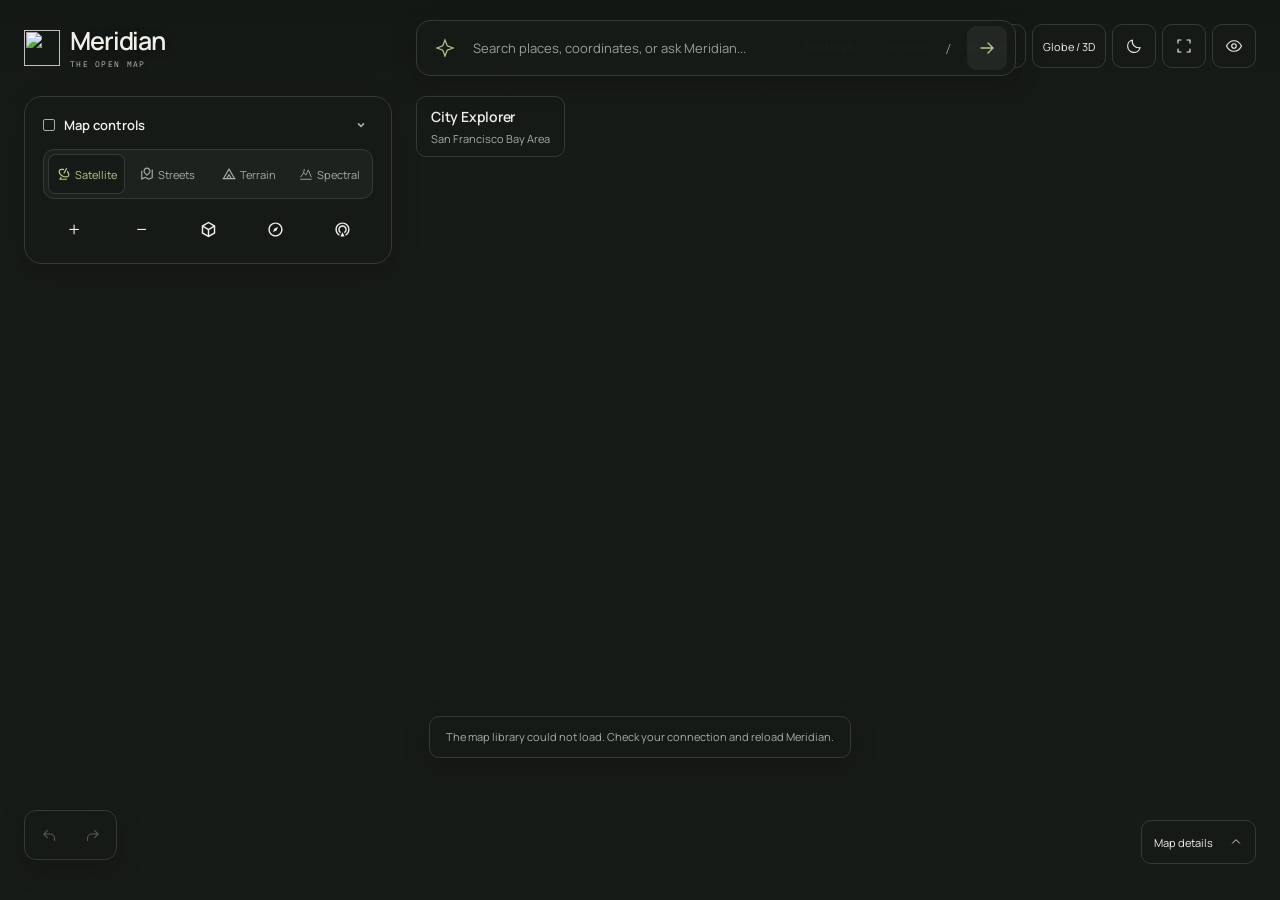
==== commit 9f2e9485: "feat: Implement service settings page and enhance client initialization" ====
--- a/UI/index.html
+++ b/UI/index.html
@@ -10,10 +10,12 @@
     <link rel="preconnect" href="https://fonts.googleapis.com">
     <link rel="preconnect" href="https://fonts.gstatic.com" crossorigin>
     <link href="https://fonts.googleapis.com/css2?family=IBM+Plex+Mono:wght@400;500&family=Manrope:wght@300;400;500;600;700&display=swap" rel="stylesheet">
-    <link rel="stylesheet" href="./styles.css?v=20261014-spectral-compact-2">
+    <link rel="stylesheet" href="./styles.css?v=20261016-services-3">
+    <link rel="stylesheet" href="./service-settings.css?v=20261016-services-3">
+    <script type="module" src="./settings-entry.js?v=20261016-services-3"></script>
     <script defer src="https://unpkg.com/maplibre-gl@5.24.0/dist/maplibre-gl.js"></script>
     <script defer src="https://unpkg.com/maplibre-contour@0.0.5/dist/index.min.js"></script>
-    <script type="module" src="./app.js?v=20261014-spectral-compact-2"></script>
+    <script type="module" src="./app.js?v=20261016-services-3"></script>
   </head>
   <body>
     <main class="app-shell">
@@ -24,12 +26,21 @@
         </span>
       </header>
       <div class="app-actions" role="group" aria-label="Appearance and display">
-        <button id="service-settings-open" type="button" class="icon-button" aria-label="Service Settings" title="Service Settings">Settings</button>
+        <a class="settings-page-link" href="./settings.html" title="Open the service configuration page">Settings</a>
+        <button id="service-settings-open" type="button" class="icon-button" aria-label="Quick Service Settings" title="Configure services without leaving the map">Services</button>
+        <button id="live-layers-open" type="button" class="icon-button" aria-controls="live-layers-panel" aria-expanded="false">Live layers</button>
         <button id="renderer-toggle" type="button" class="icon-button" aria-pressed="false" title="Optional lazy-loaded globe">Globe / 3D</button>
         <button id="theme-toggle" class="icon-button" type="button" aria-label="Toggle light and dark theme" aria-pressed="false" title="Toggle theme"><svg viewBox="0 0 24 24" fill="none" aria-hidden="true"><path d="M20 14.1A8.4 8.4 0 0 1 9.9 4a8.4 8.4 0 1 0 10.2 10.1Z" stroke="currentColor" stroke-width="1.5" stroke-linejoin="round"/></svg></button>
         <button id="fullscreen-toggle" class="icon-button" type="button" aria-label="Toggle fullscreen" aria-pressed="false" title="Fullscreen"><svg viewBox="0 0 24 24" fill="none" aria-hidden="true"><path d="M8 4H4v4m12-4h4v4M4 16v4h4m12-4v4h-4" stroke="currentColor" stroke-width="1.5" stroke-linecap="round"/></svg></button>
         <button id="view-mode-toggle" class="icon-button" type="button" aria-label="Enter view mode" aria-pressed="false" title="View mode: hide controls"><svg viewBox="0 0 24 24" fill="none" aria-hidden="true"><path d="M2 12s3.5-7 10-7 10 7 10 7-3.5 7-10 7S2 12 2 12Z" stroke="currentColor" stroke-width="1.5"/><circle cx="12" cy="12" r="3" stroke="currentColor" stroke-width="1.5"/><path class="view-mode-slash" d="m4 4 16 16" stroke="currentColor" stroke-width="1.5" stroke-linecap="round"/></svg></button>
       </div>
+      <section id="live-layers-panel" class="live-layers-panel" aria-labelledby="live-layers-heading" hidden>
+        <header><div><p class="live-layers-eyebrow">MERIDIAN / DATA</p><h2 id="live-layers-heading">Layers &amp; sources</h2></div><button id="live-layers-close" type="button" aria-label="Close live layers">&#215;</button></header>
+        <p class="live-layers-intro">Add observations and discovery records to this view. Nothing polls until a layer is shown.</p>
+        <p id="live-layers-summary" role="status">Connecting to local service policy...</p>
+        <div id="live-layers-content"></div>
+        <footer><a href="./settings.html">Configure services &amp; credentials &#8599;</a></footer>
+      </section>
 
       <section class="floating-search search-panel" aria-label="Search and map instructions">
         <form id="search-form" class="search-form">
--- a/UI/styles.css
+++ b/UI/styles.css
@@ -760,6 +760,30 @@
 .service-settings-blocker { color: #e5bf8e; }
 .service-settings :focus-visible { outline: 2px solid #d0dac5; outline-offset: 3px; }
 #service-settings-open, #renderer-toggle { width: auto; padding-inline: 10px; font-size: 11px; }
+.settings-page-link { display: flex; align-items: center; justify-content: center; min-height: 40px; padding: 0 14px; border: 1px solid var(--line); border-radius: 9px; background: var(--surface); color: var(--accent); font-size: 12px; font-weight: 650; text-decoration: none; }
+#live-layers-open { width: auto; padding: 0 12px; font-size: 11px; }
+.live-layers-panel { position: absolute; z-index: 45; right: var(--gutter); top: 82px; width: 370px; max-height: calc(100dvh - 110px); overflow: auto; border: 1px solid var(--line); border-radius: 14px; background: var(--surface-solid); box-shadow: var(--shadow); }
+.live-layers-panel > header { display: flex; align-items: center; justify-content: space-between; padding: 20px 20px 8px; }
+.live-layers-panel h2 { margin: 4px 0; font-size: 21px; letter-spacing: -.04em; }
+.live-layers-panel header button { padding: 0 12px; background: transparent; color: var(--muted); font-size: 22px; }
+.live-layers-eyebrow { color: var(--accent); font: 9px var(--mono); letter-spacing: .1em; margin: 0; }
+.live-layers-intro, #live-layers-summary { margin: 8px 20px 16px; color: var(--muted); font-size: 11px; line-height: 1.6; }
+#live-layers-summary { padding: 10px 12px; border: 1px solid var(--line); border-radius: 7px; color: var(--accent); }
+#live-layers-content { padding: 0 20px 8px; }
+#live-layers-content .command-group { margin-bottom: 16px; }
+#live-layers-content button { width: 100%; display: flex; justify-content: space-between; align-items: center; gap: 10px; margin-bottom: 6px; padding: 10px 12px; border: 1px solid var(--line); border-radius: 7px; background: var(--surface-elevated); text-align: left; font-size: 11px; }
+#live-layers-content button[data-service-state]::after { content: 'Configure'; color: var(--muted); font: 9px var(--mono); }
+#live-layers-content button[data-service-state="available"]::after { content: 'Show'; color: var(--accent); }
+#live-layers-content button[aria-pressed="true"] { border-color: var(--accent); }
+#live-layers-content button[aria-pressed="true"]::after { content: 'Visible'; color: var(--accent); }
+.live-layers-panel footer { padding: 16px 20px; border-top: 1px solid var(--line); }
+.live-layers-panel footer a { color: var(--accent); font-size: 11px; text-decoration: none; }
+@media (max-width: 700px) { .live-layers-panel { top: 74px; right: 10px; width: min(370px, calc(100vw - 20px)); max-height: calc(100dvh - 94px); } .app-actions { gap: 4px; } .settings-page-link { padding: 0 8px; } }
+@media (max-width: 900px) {
+  :root { --search-top: calc(132px + env(safe-area-inset-top)); }
+  .app-actions { top: calc(68px + env(safe-area-inset-top)); left: var(--gutter); right: var(--gutter); justify-content: flex-end; }
+  .live-layers-panel { top: calc(122px + env(safe-area-inset-top)); max-height: calc(100dvh - 142px); }
+}
 #globe[hidden] { display: none; }
 #service-record-details pre { white-space: pre-wrap; overflow-wrap: anywhere; max-height: 240px; overflow: auto; font-size: 11px; }
 @media (max-width: 700px) { .service-settings { padding: 16px; } .service-settings-cards { grid-template-columns: 1fr; } .service-settings > select { display: block; width: 100%; } }
--- a/UI/service-settings.css
+++ b/UI/service-settings.css
@@ -0,0 +1,122 @@
+/* Shared modal/page settings surface. No renderer or remote assets required. */
+.settings-page { overflow: auto; height: auto; min-height: 100dvh; background: var(--surface-solid); }
+.settings-page-header { display: flex; align-items: center; justify-content: space-between; gap: 20px; max-width: 1280px; margin: auto; padding: 24px 32px; }
+.settings-page-brand { display: flex; align-items: center; gap: 12px; font-size: 22px; font-weight: 650; letter-spacing: -.04em; color: var(--ink); text-decoration: none; }
+.settings-page-brand span { border-left: 1px solid var(--line); padding-left: 16px; font: 11px var(--mono); letter-spacing: 0; color: var(--muted); }
+.settings-page-back { color: var(--accent); font-size: 12px; text-decoration: none; }
+#settings-page-content { max-width: 1280px; padding: 0 32px 32px; margin: auto; }
+.settings-startup { padding: 32px; color: var(--muted); }
+@media (max-width: 600px) { .settings-page-header { padding: 20px 16px; } .settings-page-brand span { display: none; } #settings-page-content { padding: 0 10px 20px; } }
+.service-settings.ss-shell {
+  --ss-bg: var(--surface-solid, #171b18);
+  --ss-raised: var(--surface-elevated, #1d221e);
+  --ss-ink: var(--ink, #f0efe8);
+  --ss-muted: var(--muted, #a7aca4);
+  --ss-line: var(--line, #343a35);
+  --ss-accent: var(--accent, #b7c68a);
+  box-sizing: border-box;
+  width: min(1180px, calc(100vw - 48px));
+  max-width: none;
+  height: min(880px, calc(100dvh - 48px));
+  max-height: none;
+  padding: 0;
+  border: 1px solid var(--ss-line);
+  border-radius: 18px;
+  background: var(--ss-bg);
+  color: var(--ss-ink);
+  font-family: Manrope, "Segoe UI", sans-serif;
+  font-size: 13px;
+  line-height: 1.6;
+  overflow: auto;
+  box-shadow: 0 28px 100px #0005;
+}
+.ss-shell[open], .ss-shell.ss-page { display: flex; flex-direction: column; }
+.ss-shell[hidden] { display: none; }
+.ss-shell::backdrop { background: #0b100cc9; backdrop-filter: blur(8px); }
+.ss-shell *, .ss-shell *::before, .ss-shell *::after { box-sizing: border-box; }
+.ss-shell.ss-page { width: 100%; height: auto; min-height: min(860px, calc(100dvh - 100px)); overflow: visible; box-shadow: none; }
+.ss-shell .ss-header { display: flex; justify-content: space-between; align-items: flex-start; gap: 24px; padding: 28px 32px 22px; }
+.ss-shell h2 { margin: 2px 0 6px; font-size: 28px; font-weight: 650; letter-spacing: -.055em; }
+.ss-shell h3 { margin: 4px 0; font-size: 25px; line-height: 1.3; letter-spacing: -.045em; }
+.ss-shell h4 { margin: 0 0 16px; font-size: 14px; font-weight: 700; }
+.ss-shell p { margin: 0 0 10px; }
+.ss-shell .ss-eyebrow { margin: 0; color: var(--ss-accent); font: 10px var(--mono, "IBM Plex Mono", Consolas, monospace); letter-spacing: .12em; text-transform: uppercase; }
+.ss-shell .ss-subtitle, .ss-shell .ss-muted { color: var(--ss-muted); font-size: 12px; }
+.ss-shell .ss-actions { display: flex; gap: 8px; padding-top: 12px; }
+.ss-shell button { min-height: 40px; border: 1px solid var(--ss-line); border-radius: 8px; padding: 9px 13px; background: var(--ss-raised); color: var(--ss-ink); font: inherit; font-weight: 600; cursor: pointer; }
+.ss-shell button:hover:not(:disabled) { border-color: var(--ss-accent); }
+.ss-shell button:disabled { cursor: not-allowed; opacity: .5; }
+.ss-shell .ss-primary { background: var(--ss-accent); color: var(--accent-ink, #232b1b); border-color: var(--ss-accent); }
+.ss-shell .ss-secondary { background: transparent; }
+.ss-shell :is(button, input, select, textarea, a, summary):focus-visible { outline: 2px solid var(--ss-accent); outline-offset: 3px; }
+.ss-shell .ss-overview { display: grid; grid-template-columns: repeat(4, 1fr); margin: 0 32px 20px; border: 1px solid var(--ss-line); border-radius: 10px; }
+.ss-shell .ss-overview > div { display: flex; align-items: baseline; gap: 10px; padding: 14px 20px; }
+.ss-shell .ss-overview > div + div { border-left: 1px solid var(--ss-line); }
+.ss-shell .ss-overview strong { font: 22px var(--mono, "IBM Plex Mono", Consolas, monospace); color: var(--ss-accent); }
+.ss-shell .ss-overview span { font-size: 11px; color: var(--ss-muted); }
+.ss-shell .ss-status:empty { display: none; }
+.ss-shell .ss-status { flex: none; margin: 0 32px 16px; padding: 10px 14px; border-left: 3px solid var(--ss-accent); background: var(--ss-raised); }
+.ss-shell .ss-recovery { margin: 0 32px 20px; padding: 16px; border: 1px solid var(--ss-line); border-radius: 8px; }
+.ss-shell a { color: var(--ss-accent); text-underline-offset: 3px; }
+.ss-shell .ss-workspace { display: grid; grid-template-columns: minmax(290px, 36%) minmax(0, 1fr); flex: 1; min-height: 0; border-top: 1px solid var(--ss-line); }
+.ss-shell .ss-sidebar { display: flex; flex-direction: column; min-height: 0; padding: 20px 16px 0; border-right: 1px solid var(--ss-line); background: var(--ss-raised); }
+.ss-shell :is(input:not([type="checkbox"]), select, textarea) { width: 100%; min-width: 0; min-height: 40px; padding: 9px 11px; border: 1px solid var(--ss-line); border-radius: 7px; background: var(--ss-bg); color: var(--ss-ink); font: inherit; }
+.ss-shell input::placeholder, .ss-shell textarea::placeholder { color: var(--ss-muted); }
+.ss-shell .ss-filters { display: grid; grid-template-columns: 1fr 1fr; gap: 8px; margin-top: 10px; }
+.ss-shell .ss-filters select { font-size: 11px; }
+.ss-shell .ss-list-heading { margin: 16px 4px 10px; color: var(--ss-muted); font: 10px var(--mono, "IBM Plex Mono", Consolas, monospace); text-transform: uppercase; letter-spacing: .06em; }
+.ss-shell .ss-list { flex: 1; overflow-y: auto; padding-bottom: 16px; scrollbar-width: thin; }
+.ss-shell .ss-service { display: flex; align-items: center; justify-content: space-between; gap: 10px; width: 100%; padding: 12px 10px; margin: 0 0 4px; border: 1px solid transparent; background: transparent; text-align: left; }
+.ss-shell .ss-service.ss-selected { border-color: var(--ss-accent); background: var(--ss-bg); box-shadow: inset 3px 0 var(--ss-accent); }
+.ss-shell .ss-service-name { min-width: 0; display: grid; gap: 4px; }
+.ss-shell .ss-service-name strong { font-size: 12px; font-weight: 650; overflow-wrap: anywhere; }
+.ss-shell .ss-service-meta { font-size: 10px; color: var(--ss-muted); font-weight: 400; }
+.ss-shell .ss-badge { display: inline-block; flex: none; max-width: 125px; border: 1px solid var(--ss-line); border-radius: 5px; padding: 3px 6px; color: var(--ss-muted); font: 9px var(--mono, "IBM Plex Mono", Consolas, monospace); line-height: 1.4; text-transform: uppercase; overflow-wrap: anywhere; }
+.ss-shell .ss-badge-ready { color: var(--ss-accent); border-color: var(--ss-accent); }
+.ss-shell .ss-badge-blocked { color: var(--error, #e1ad97); }
+.ss-shell .ss-detail { min-width: 0; overflow-y: auto; padding: 28px 32px; scrollbar-width: thin; }
+.ss-shell .ss-service-id { color: var(--ss-muted); font: 11px var(--mono, "IBM Plex Mono", Consolas, monospace); overflow-wrap: anywhere; }
+.ss-shell .ss-state { display: flex; gap: 12px; align-items: flex-start; margin: 20px 0; }
+.ss-shell .ss-state p { font-size: 12px; color: var(--ss-muted); }
+.ss-shell .ss-blocker { padding: 10px 12px; border-left: 2px solid var(--error, #e1ad97); background: var(--ss-raised); font-size: 12px; }
+.ss-shell .ss-facts { display: grid; gap: 12px; margin: 20px 0; }
+.ss-shell .ss-facts > div { display: grid; grid-template-columns: 128px minmax(0, 1fr); gap: 12px; }
+.ss-shell dt { color: var(--ss-muted); font-size: 11px; }
+.ss-shell dd { margin: 0; font-size: 12px; overflow-wrap: anywhere; }
+.ss-shell .ss-links { display: flex; flex-wrap: wrap; gap: 12px; font-size: 11px; }
+.ss-shell .ss-section { margin-top: 24px; padding-top: 24px; border-top: 1px solid var(--ss-line); }
+.ss-shell .ss-section > button { margin: 8px 6px 0 0; }
+.ss-shell .ss-control-grid { display: grid; grid-template-columns: repeat(2, minmax(0, 1fr)); gap: 12px; margin: 16px 0; }
+.ss-shell .ss-field { display: grid; gap: 6px; margin-bottom: 10px; }
+.ss-shell .ss-field > span { color: var(--ss-muted); font-size: 11px; }
+.ss-shell .ss-check { display: flex; flex-direction: row-reverse; justify-content: flex-end; align-items: flex-start; gap: 10px; margin: 12px 0; font-size: 12px; }
+.ss-shell input[type="checkbox"] { flex: none; width: 16px; height: 16px; margin: 2px 0 0; padding: 0; accent-color: var(--ss-accent); }
+.ss-shell .ss-disclosure { margin: 18px 0 0; padding: 12px 0; border-top: 1px solid var(--ss-line); color: var(--ss-muted); font-size: 12px; }
+.ss-shell summary { cursor: pointer; color: var(--ss-ink); }
+.ss-shell .ss-disclosure :is(p, label, ol) { margin-top: 12px; }
+.ss-shell textarea { resize: vertical; font-family: var(--mono, "IBM Plex Mono", Consolas, monospace); font-size: 11px; }
+.ss-shell .ss-empty { padding: 20px 10px; color: var(--ss-muted); }
+.ss-shell.ss-page .ss-workspace { min-height: 600px; }
+.ss-shell.ss-page .ss-list { max-height: 700px; }
+@media (max-width: 780px) {
+  .service-settings.ss-shell { width: calc(100vw - 20px); height: calc(100dvh - 20px); border-radius: 12px; }
+  .ss-shell .ss-header { padding: 20px; gap: 12px; }
+  .ss-shell h2 { font-size: 24px; }
+  .ss-shell .ss-subtitle { max-width: 36ch; }
+  .ss-shell .ss-overview { margin: 0 20px 16px; grid-template-columns: 1fr 1fr; }
+  .ss-shell .ss-overview > div { padding: 10px 12px; }
+  .ss-shell .ss-overview > div:nth-child(3) { border-left: 0; border-top: 1px solid var(--ss-line); }
+  .ss-shell .ss-overview > div:nth-child(4) { border-top: 1px solid var(--ss-line); }
+  .ss-shell .ss-workspace { display: block; overflow: visible; }
+  .ss-shell .ss-sidebar { padding: 16px; border-right: 0; border-bottom: 1px solid var(--ss-line); }
+  .ss-shell .ss-list, .ss-shell.ss-page .ss-list { max-height: 220px; }
+  .ss-shell .ss-detail { padding: 24px 20px; overflow: visible; }
+  .ss-shell .ss-status, .ss-shell .ss-recovery { margin-left: 20px; margin-right: 20px; }
+  .ss-shell .ss-state { flex-direction: column; gap: 8px; }
+}
+@media (max-width: 420px) {
+  .ss-shell .ss-header { flex-direction: column; }
+  .ss-shell .ss-actions { padding: 0; }
+  .ss-shell .ss-facts > div { grid-template-columns: 1fr; gap: 2px; }
+  .ss-shell .ss-control-grid { grid-template-columns: 1fr; }
+}
